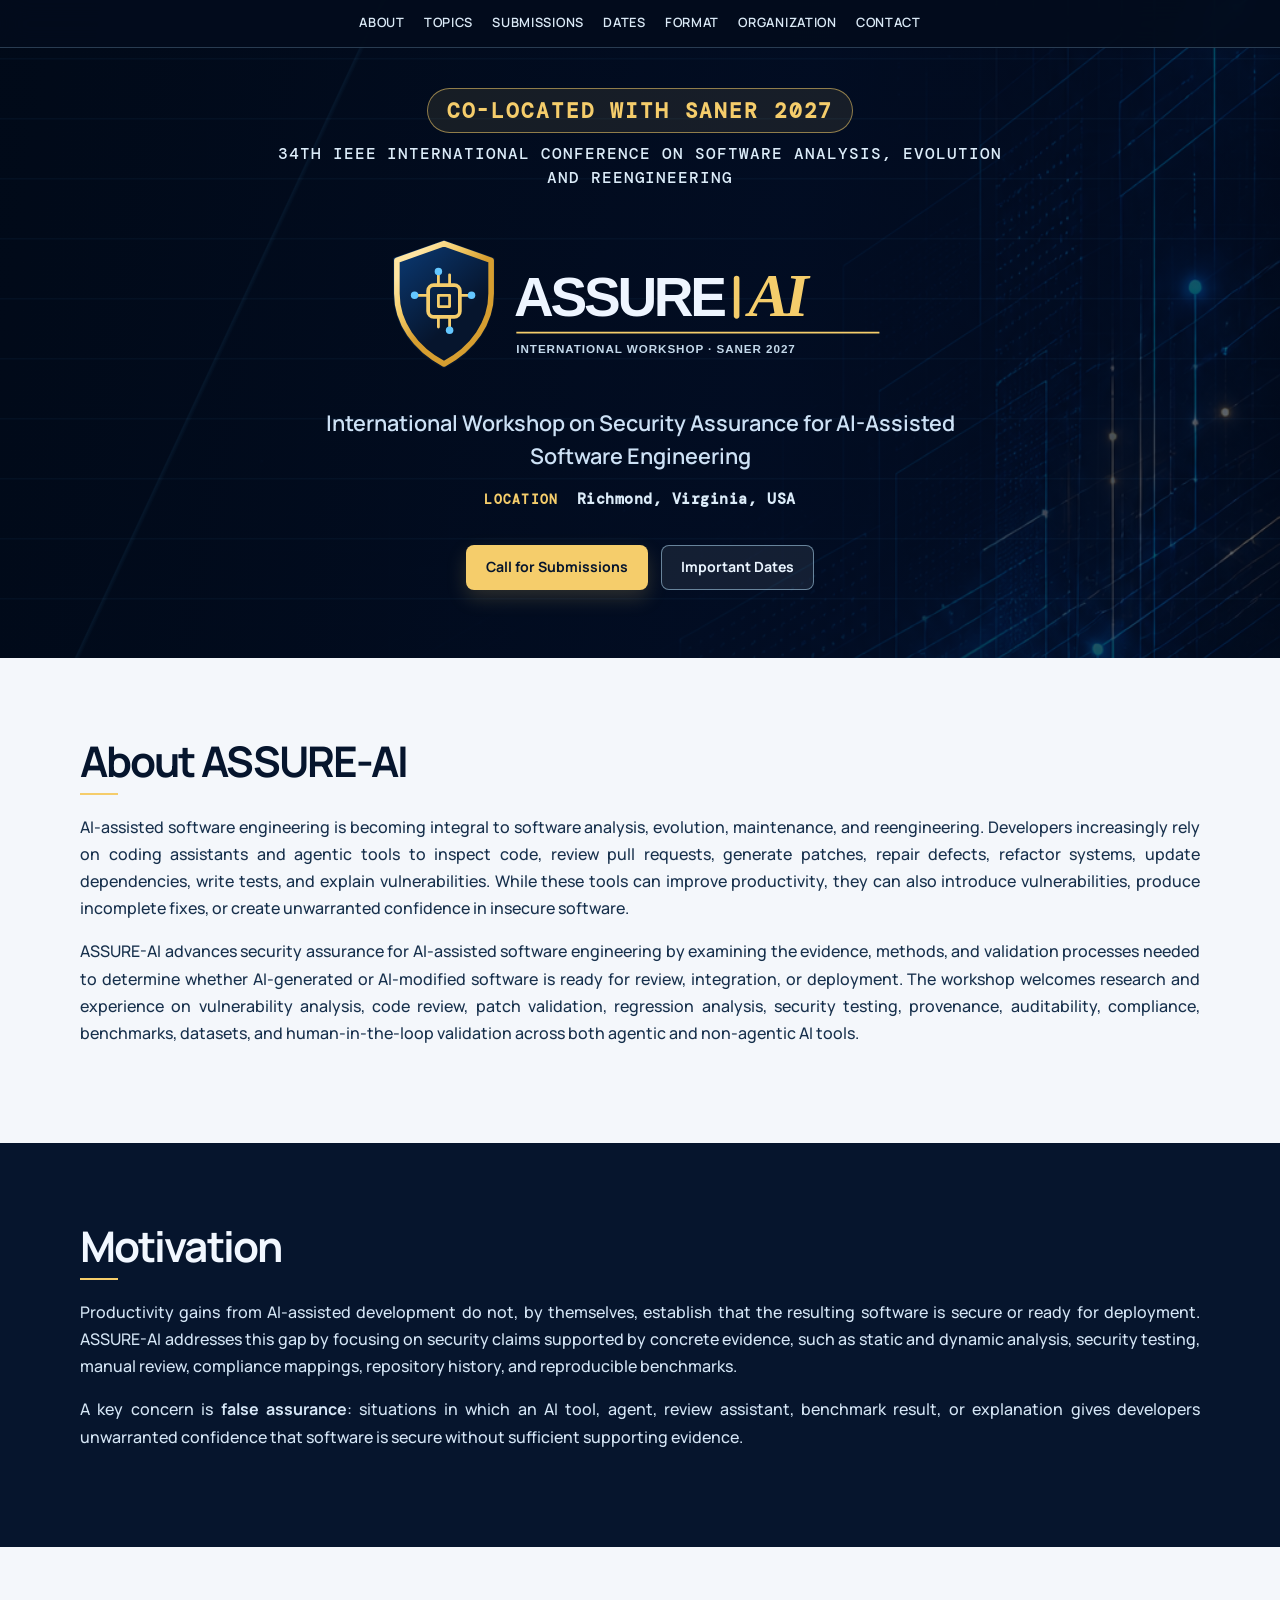
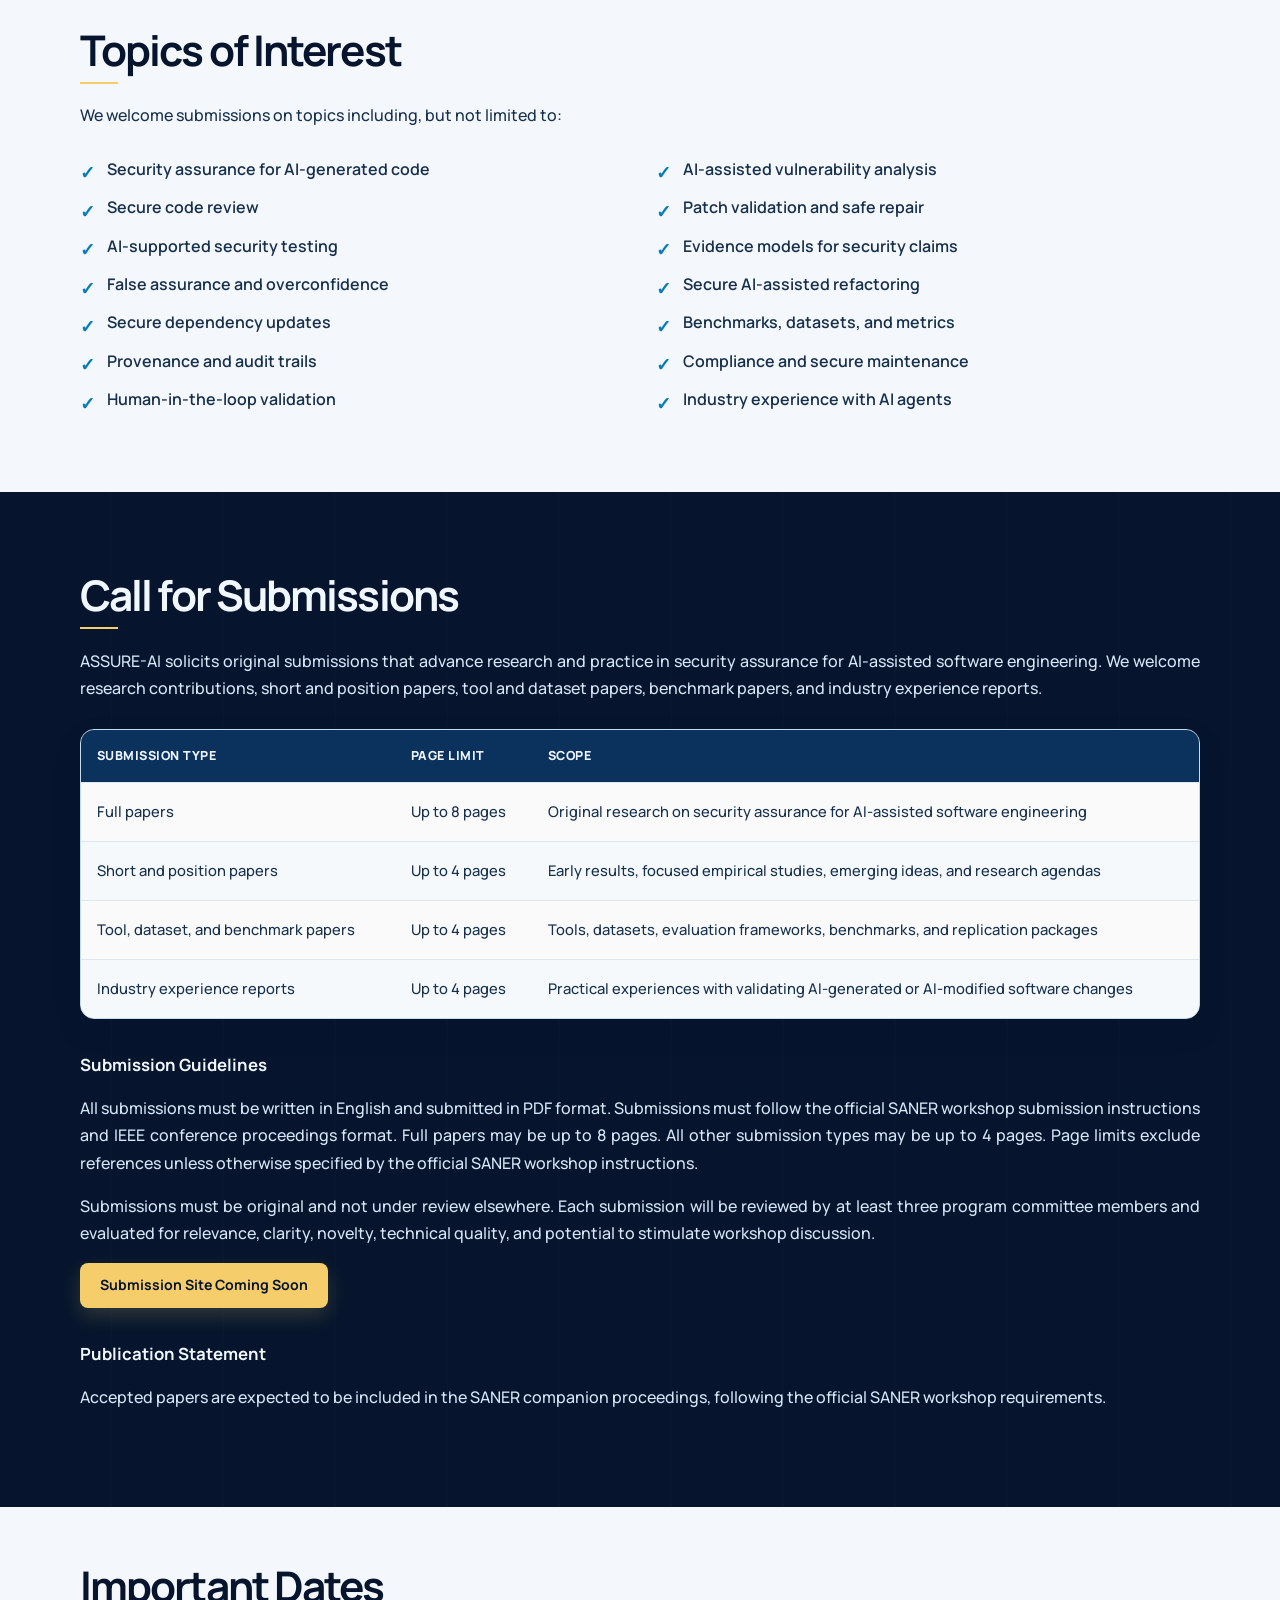
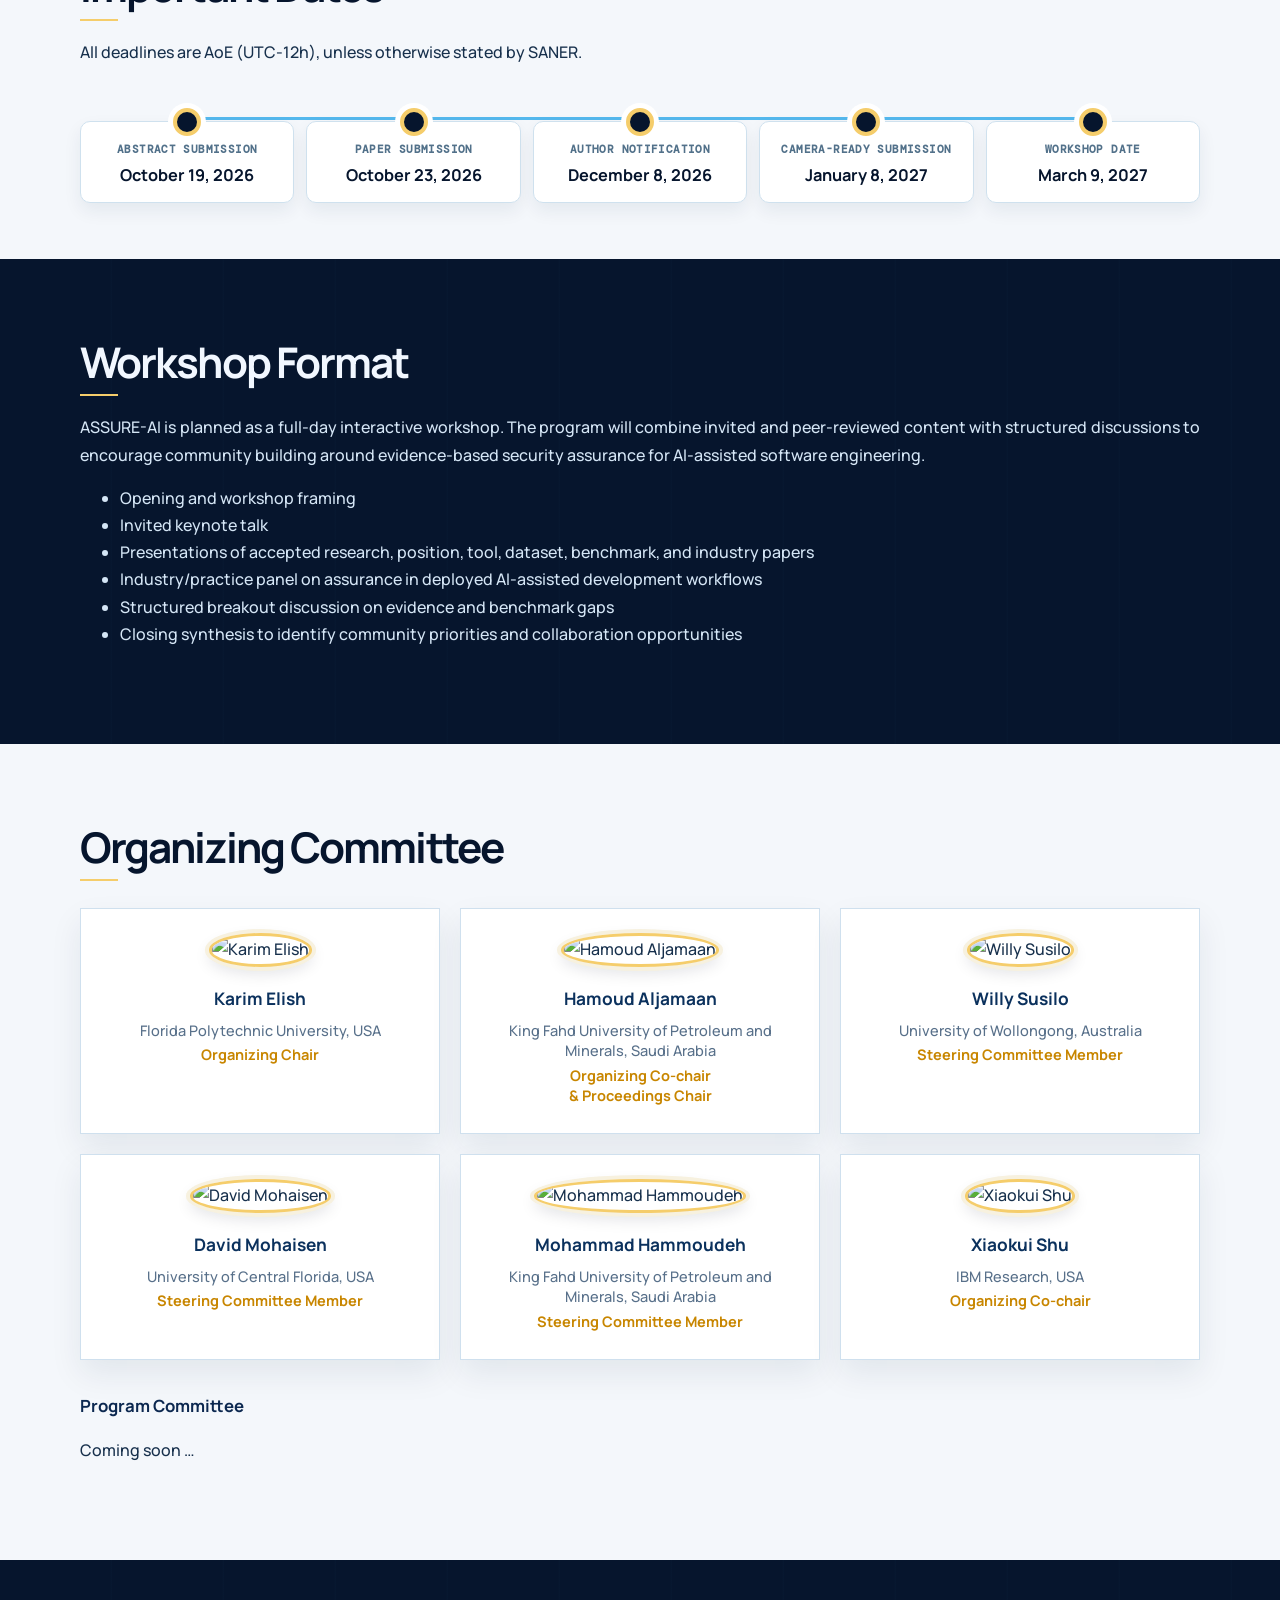
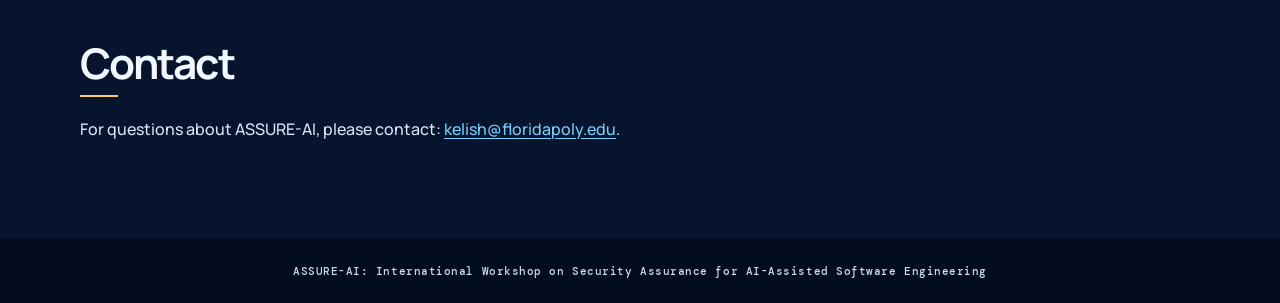
==== index.html @ ddd84955 "Minor updates Co-Authored-By: Claude Opus 5 <noreply@anthropic.com>" ====
<!DOCTYPE html>
<html lang="en">
<head>

  <!-- Google tag (gtag.js) -->
<script async src="https://www.googletagmanager.com/gtag/js?id=G-NM30H0QQ8W"></script>
<script>
  window.dataLayer = window.dataLayer || [];
  function gtag(){dataLayer.push(arguments);}
  gtag('js', new Date());

  gtag('config', 'G-NM30H0QQ8W');
</script>
  
  <meta charset="utf-8" />
  <meta name="viewport" content="width=device-width, initial-scale=1" />
  <title>ASSURE-AI: International Workshop on Security Assurance for AI-Assisted Software Engineering</title>
  <meta name="description" content="ASSURE-AI: Workshop on Security Assurance for AI-Assisted Software Engineering, SANER 2027." />
  <link rel="stylesheet" href="styles.css" />
</head>
<body>
  <header class="hero">
    <nav class="nav" aria-label="Main navigation">
      <a href="#about">About</a>
      <a href="#topics">Topics</a>
      <a href="#submissions">Submissions</a>
      <a href="#dates">Dates</a>
      <a href="#format">Format</a>
      <a href="#organization">Organization</a>
      <a href="#contact">Contact</a>
    </nav>

    <div class="hero-content">
      <p class="eyebrow">
        <span class="colocated">Co-located with SANER 2027</span>
        <span class="eyebrow-separator">&middot;</span>
        <span class="conference-line">34th IEEE International Conference on Software Analysis, Evolution and Reengineering</span>
      </p>
      <h1><img class="hero-logo" src="assets/assure-ai-logo-light.svg" alt="ASSURE-AI" /></h1>
      <p class="lead">
        International Workshop on Security Assurance for AI-Assisted Software Engineering
      </p>
      <p class="hero-location"><span>Location</span> Richmond, Virginia, USA</p>
      <div class="hero-actions">
        <a class="button primary" href="#submissions">Call for Submissions</a>
        <a class="button secondary" href="#dates">Important Dates</a>
      </div>
    </div>
  </header>

  <main>
    <section id="about" class="section">
      <div class="container">
        <div>
          <h2>About ASSURE-AI</h2>
          <p>
            AI-assisted software engineering is becoming integral to software analysis, evolution,
            maintenance, and reengineering. Developers increasingly rely on coding assistants and
            agentic tools to inspect code, review pull requests, generate patches, repair defects,
            refactor systems, update dependencies, write tests, and explain vulnerabilities. While
            these tools can improve productivity, they can also introduce vulnerabilities, produce
            incomplete fixes, or create unwarranted confidence in insecure software.
          </p>
          <p>
            ASSURE-AI advances security assurance for AI-assisted software engineering by examining
            the evidence, methods, and validation processes needed to determine whether AI-generated
            or AI-modified software is ready for review, integration, or deployment. The workshop
            welcomes research and experience on vulnerability analysis, code review, patch
            validation, regression analysis, security testing, provenance, auditability, compliance,
            benchmarks, datasets, and human-in-the-loop validation across both agentic and
            non-agentic AI tools.
          </p>
        </div>
      </div>
    </section>

    <section id="motivation" class="section">
      <div class="container">
        <h2>Motivation</h2>
        <p>
          Productivity gains from AI-assisted development do not, by themselves, establish that
          the resulting software is secure or ready for deployment. ASSURE-AI addresses this
          gap by focusing on security claims supported by concrete evidence, such as static and
          dynamic analysis, security testing, manual review, compliance mappings, repository
          history, and reproducible benchmarks.
        </p>
        <p>
          A key concern is <strong>false assurance</strong>: situations in which an AI tool,
          agent, review assistant, benchmark result, or explanation gives developers unwarranted
          confidence that software is secure without sufficient supporting evidence.
        </p>
      </div>
    </section>
    <section id="topics" class="section">
      <div class="container">
        <h2>Topics of Interest</h2>
        <p>We welcome submissions on topics including, but not limited to:</p>
        <ul class="topic-list">
          <li>Security assurance for AI-generated code</li>
          <li>AI-assisted vulnerability analysis</li>
          <li>Secure code review</li>
          <li>Patch validation and safe repair</li>
          <li>AI-supported security testing</li>
          <li>Evidence models for security claims</li>
          <li>False assurance and overconfidence</li>
          <li>Secure AI-assisted refactoring</li>
          <li>Secure dependency updates</li>
          <li>Benchmarks, datasets, and metrics</li>
          <li>Provenance and audit trails</li>
          <li>Compliance and secure maintenance</li>
          <li>Human-in-the-loop validation</li>
          <li>Industry experience with AI agents</li>
        </ul>
      </div>
    </section>

    <section id="submissions" class="section muted">
      <div class="container">
        <h2>Call for Submissions</h2>
        <p>
          ASSURE-AI solicits original submissions that advance research and practice in security
          assurance for AI-assisted software engineering. We welcome research contributions,
          short and position papers, tool and dataset papers, benchmark papers, and industry
          experience reports.
        </p>

        <div class="table-wrap">
          <table>
            <thead>
              <tr>
                <th>Submission Type</th>
                <th>Page Limit</th>
                <th>Scope</th>
              </tr>
            </thead>
            <tbody>
              <tr>
                <td>Full papers</td>
                <td>Up to 8 pages</td>
                <td>Original research on security assurance for AI-assisted software engineering</td>
              </tr>
              <tr>
                <td>Short and position papers</td>
                <td>Up to 4 pages</td>
                <td>Early results, focused empirical studies, emerging ideas, and research agendas</td>
              </tr>
              <tr>
                <td>Tool, dataset, and benchmark papers</td>
                <td>Up to 4 pages</td>
                <td>Tools, datasets, evaluation frameworks, benchmarks, and replication packages</td>
              </tr>
              <tr>
                <td>Industry experience reports</td>
                <td>Up to 4 pages</td>
                <td>Practical experiences with validating AI-generated or AI-modified software changes</td>
              </tr>
            </tbody>
          </table>
        </div>

        <h3>Submission Guidelines</h3>
        <p>
          All submissions must be written in English and submitted in PDF format. Submissions
          must follow the official SANER workshop submission instructions and IEEE conference
          proceedings format. Full papers may be up to 8 pages. All other submission types may
          be up to 4 pages. Page limits exclude references unless otherwise specified by the
          official SANER workshop instructions.
        </p>
        <p>
          Submissions must be original and not under review elsewhere. Each submission will be
          reviewed by at least three program committee members and evaluated for relevance,
          clarity, novelty, technical quality, and potential to stimulate workshop discussion.
        </p>
        <p>
          <a class="button primary" href="#" aria-disabled="true">Submission Site Coming Soon</a>
        </p>

        <h3>Publication Statement</h3>
        <p>
          Accepted papers are expected to be included in the SANER companion proceedings,
          following the official SANER workshop requirements.
        </p>
      </div>
    </section>

    <section id="dates" class="section">
      <div class="container">
        <h2>Important Dates</h2>
        <p>All deadlines are AoE (UTC-12h), unless otherwise stated by SANER.</p>
        <div class="dates">
          <div><span>Abstract submission</span><strong>October 19, 2026</strong></div>
          <div><span>Paper submission</span><strong>October 23, 2026</strong></div>
          <div><span>Author notification</span><strong>December 8, 2026</strong></div>
          <div><span>Camera-ready submission</span><strong>January 8, 2027</strong></div>
          <div><span>Workshop date</span><strong>March 9, 2027</strong></div>
        </div>
      </div>
    </section>

    <section id="format" class="section muted">
      <div class="container">
        <h2>Workshop Format</h2>
        <p>
          ASSURE-AI is planned as a full-day interactive workshop. The program will combine
          invited and peer-reviewed content with structured discussions to encourage community
          building around evidence-based security assurance for AI-assisted software engineering.
        </p>
        <ul>
          <li>Opening and workshop framing</li>
          <li>Invited keynote talk</li>
          <li>Presentations of accepted research, position, tool, dataset, benchmark, and industry papers</li>
          <li>Industry/practice panel on assurance in deployed AI-assisted development workflows</li>
          <li>Structured breakout discussion on evidence and benchmark gaps</li>
          <li>Closing synthesis to identify community priorities and collaboration opportunities</li>
        </ul>
      </div>
    </section>

    <section id="organization" class="section">
      <div class="container">
        <h2>Organizing Committee</h2>

        <div class="organizer-grid">
          <article class="organizer-card">
            <img src="assets/organizers/karim.png" alt="Karim Elish" class="organizer-photo">
            <h3><a href="https://karim-elish.github.io/" target="_blank" rel="noopener">Karim Elish</a></h3>
            <p>Florida Polytechnic University, USA</p>
            <p><strong>Organizing Chair</strong></p>
          </article>

          <article class="organizer-card">
            <img src="assets/organizers/hamoud.png" alt="Hamoud Aljamaan" class="organizer-photo">
            <h3><a href="http://hjamaan.github.io/" target="_blank" rel="noopener">Hamoud Aljamaan</a></h3>
            <p>King Fahd University of Petroleum and Minerals, Saudi Arabia</p>
            <p><strong>Organizing Co-chair<br>&amp; Proceedings Chair</strong></p>
          </article>

          <article class="organizer-card">
            <img src="assets/organizers/willy.png" alt="Willy Susilo" class="organizer-photo">
            <h3><a href="https://scholar.google.com.au/citations?user=eNOmOvkAAAAJ&hl=en" target="_blank" rel="noopener">Willy Susilo</a></h3>
            <p>University of Wollongong, Australia</p>
            <p><strong>Steering Committee Member</strong></p>
          </article>

          <article class="organizer-card">
            <img src="assets/organizers/david.png" alt="David Mohaisen" class="organizer-photo">
            <h3><a href="https://scholar.google.com/citations?user=q387AywAAAAJ&hl=en" target="_blank" rel="noopener">David Mohaisen</a></h3>
            <p>University of Central Florida, USA</p>
            <p><strong>Steering Committee Member</strong></p>
          </article>

          <article class="organizer-card">
            <img src="assets/organizers/hammoudeh.png" alt="Mohammad Hammoudeh" class="organizer-photo">
            <h3><a href="https://scholar.google.com/citations?user=gy9CfrUAAAAJ&hl=en" target="_blank" rel="noopener">Mohammad Hammoudeh</a></h3>
            <p>King Fahd University of Petroleum and Minerals, Saudi Arabia</p>
            <p><strong>Steering Committee Member</strong></p>
          </article>

          <article class="organizer-card">
            <img src="assets/organizers/xiaokui.png" alt="Xiaokui Shu" class="organizer-photo">
            <h3><a href="https://research.ibm.com/people/xiaokui-shu" target="_blank" rel="noopener">Xiaokui Shu</a></h3>
            <p>IBM Research, USA</p>
            <p><strong>Organizing Co-chair</strong></p>
          </article>
        </div>

        <h3>Program Committee</h3>
        <p>Coming soon &hellip;</p>
      </div>
    </section>

    <section id="contact" class="section muted">
      <div class="container">
        <h2>Contact</h2>
        <p>
          For questions about ASSURE-AI, please contact:
          <a href="mailto:kelish@floridapoly.edu">kelish@floridapoly.edu</a>.
        </p>
      </div>
    </section>
  </main>

  <footer>
    <p>ASSURE-AI: International Workshop on Security Assurance for AI-Assisted Software Engineering</p>
  </footer>

  <script>
    const navLinks = [...document.querySelectorAll('.nav a[href^="#"]')];
    const sections = navLinks
      .map((link) => document.querySelector(link.getAttribute('href')))
      .filter(Boolean);

    function setActiveLink(id) {
      navLinks.forEach((link) => {
        const isActive = link.getAttribute('href') === `#${id}`;
        link.toggleAttribute('aria-current', isActive);
      });
    }

    navLinks.forEach((link) => link.addEventListener('click', () => {
      setActiveLink(link.getAttribute('href').slice(1));
    }));

    function updateActiveLink() {
      const headerOffset = document.querySelector('.nav').offsetHeight + 24;
      const currentSection = sections.reduce((active, section) => (
        section.getBoundingClientRect().top <= headerOffset ? section : active
      ), sections[0]);

      if (currentSection) setActiveLink(currentSection.id);
    }

    window.addEventListener('scroll', updateActiveLink, { passive: true });
    window.addEventListener('resize', updateActiveLink);
    updateActiveLink();
  </script>
</body>
</html>
---- styles.css ----
@import url('https://fonts.googleapis.com/css2?family=DM+Mono:wght@400;500&family=Manrope:wght@500;600;700;800&family=Playfair+Display:ital,wght@0,700;1,700&display=swap');

:root { --ink:#eef5ff; --navy:#06152d; --navy-deep:#030c1d; --blue:#0c2850; --cyan:#29b7ff; --gold:#f5cd6b; --text:#17304c; --muted:#58708a; --paper:#f4f7fb; --card:#fff; --border:#cfe0ee; }
* { box-sizing:border-box; } html { scroll-behavior:smooth; }
body { margin:0; color:var(--text); background:var(--paper); font:500 1rem/1.7 Manrope,Arial,sans-serif; }
a { color:#087cbb; text-underline-offset:.16em; }
.nav { position:fixed; inset:0 0 auto; z-index:1000; display:flex; justify-content:center; flex-wrap:wrap; gap:.3rem 1.2rem; padding:.9rem 1rem; background:rgba(3,12,29,.92); border-bottom:1px solid rgba(156,207,239,.25); backdrop-filter:blur(12px); }
.nav a { color:#dbeaf7; text-decoration:none; font:600 .8rem/1.4 Manrope,Arial,sans-serif; letter-spacing:.055em; text-transform:uppercase; }.nav a:hover,.nav a[aria-current="location"] { color:var(--gold); font-weight:800; }
.hero { position:relative; z-index:1; isolation:isolate; overflow:hidden; min-height:535px; display:flex; flex-direction:column; color:var(--ink); background:var(--navy-deep); }
.hero::before { content:""; position:absolute; inset:0; z-index:-2; background:linear-gradient(100deg,rgba(1,10,25,.98) 3%,rgba(2,13,35,.93) 59%,rgba(2,10,28,.58)),url("flyers/assets/blueprint-backdrop.png") center/cover; }
.hero::after { content:""; position:absolute; inset:0; z-index:-1; opacity:.5; pointer-events:none; background:linear-gradient(115deg,transparent 24%,#4ebeff22 24.1%,transparent 24.4%),repeating-linear-gradient(0deg,transparent 0 58px,#52b6ff16 59px 60px); }
.hero-content { width:min(1000px,90%); margin:auto; padding:5.5rem 0 4.25rem; text-align:center; }
.eyebrow { display:flex; flex-direction:column; align-items:center; gap:.55rem; margin:0 0 1.6rem; color:#bcd7ec; font-family:"DM Mono",monospace; text-transform:uppercase; }.eyebrow-separator { display:none; }.colocated { padding:.5rem 1.15rem; color:var(--gold); border:1px solid rgba(245,205,107,.55); border-radius:999px; background:rgba(245,205,107,.09); font-size:clamp(.95rem,2.4vw,1.3rem); font-weight:700; line-height:1.3; letter-spacing:.09em; }.conference-line { max-width:760px; color:#dcecf9; font-size:clamp(.8rem,1.75vw,1.02rem); font-weight:500; line-height:1.5; letter-spacing:.06em; }
h1 { margin:0; line-height:0; }.hero-logo { width:min(560px,100%); height:auto; }.lead { max-width:700px; margin:1.35rem auto 0; color:#cde1f5; font-size:clamp(1.05rem,2vw,1.35rem); font-weight:600; line-height:1.55; }.hero-location { margin:1rem auto 0; color:#dcecf9; font:600 clamp(.78rem,1.5vw,.92rem)/1.4 "DM Mono",monospace; letter-spacing:.035em; }.hero-location span { margin-right:.55rem; color:var(--gold); font-size:.85em; font-weight:700; letter-spacing:.1em; text-transform:uppercase; }
.hero-actions { display:flex; justify-content:center; gap:.8rem; flex-wrap:wrap; margin-top:2.25rem; }.button { display:inline-block; padding:.8rem 1.2rem; border:1px solid transparent; border-radius:8px; font:700 .88rem/1.2 Manrope,Arial,sans-serif; letter-spacing:0; text-decoration:none; transition:transform .18s ease,background-color .18s ease,border-color .18s ease; }.button:hover { transform:translateY(-2px); }.button.primary { color:var(--navy); background:var(--gold); box-shadow:0 8px 20px rgba(245,205,107,.18); }.button.primary:hover { background:#ffdc88; }.button.secondary { color:#eaf5ff; background:rgba(235,247,255,.08); border-color:rgba(174,215,241,.55); }.button.secondary:hover { color:var(--gold); background:rgba(235,247,255,.16); border-color:var(--gold); }
.section { position:relative; padding:5rem 0; } .section p { text-align:justify; } section { scroll-margin-top:70px; }.section.muted { color:#d5e6f6; background:var(--navy); }.section.muted::before { content:""; position:absolute; inset:0; opacity:.32; pointer-events:none; background:repeating-linear-gradient(90deg,transparent 0 110px,#55b8fb0b 111px 112px); }.container { position:relative; width:min(1120px,90%); margin:0 auto; }.two-column { display:grid; grid-template-columns:minmax(0,1fr) 350px; gap:3rem; align-items:start; }
#motivation { color:#d5e6f6; background:var(--navy); } #motivation h2 { color:#f1f7ff; }
h2 { margin:0 0 1.15rem; color:var(--navy); font-size:clamp(1.9rem,3.3vw,2.65rem); line-height:1.12; letter-spacing:-.045em; } h2::after { content:""; display:block; width:38px; height:2px; margin-top:.5rem; background:var(--gold); }.muted h2,.muted h3 { color:#f1f7ff; } h3 { margin:2rem 0 .75rem; color:var(--blue); font-size:1.05rem; }.muted a { color:#77d0ff; }
.card,.topic,.organizer-card { background:var(--card); border:1px solid var(--border); box-shadow:0 14px 30px rgba(8,39,69,.08); }.card { padding:1.6rem; border-top:3px solid var(--cyan); }.card h3 { margin-top:0; }.plain { margin:0; padding:0; list-style:none; }.plain li { margin:.7rem 0; }.plain li::before { content:"✦"; margin-right:.55rem; color:var(--cyan); font-size:.75em; }
.topic-list { display:grid; grid-template-columns:repeat(2,minmax(0,1fr)); gap:.85rem 2rem; margin:1.7rem 0 0; padding:0; list-style:none; }.topic-list li { position:relative; padding-left:1.7rem; font-weight:600; line-height:1.55; }.topic-list li::before { content:"✓"; position:absolute; top:.1rem; left:0; color:#087cbb; font-size:1.15rem; font-weight:800; }
.table-wrap { overflow-x:auto; margin:1.7rem 0; border:1px solid #c4ddeb; border-radius:14px; box-shadow:0 12px 28px rgba(4,20,43,.12); } table { width:100%; border-collapse:separate; border-spacing:0; color:var(--text); background:rgba(255,255,255,.98); } th,td { padding:1.1rem 1rem; color:var(--text); text-align:left; border-bottom:1px solid #dbe8f2; vertical-align:top; } th { color:var(--ink); background:#0b315d; font:800 .78rem/1.3 Manrope,Arial,sans-serif; letter-spacing:.04em; text-transform:uppercase; } td { font-size:.92rem; font-weight:500; line-height:1.55; } tbody tr:nth-child(even) td { background:#f5f9fc; } tbody tr:hover td { background:#ebf6fd; } tr:last-child td { border-bottom:0; }
#dates { padding:3.5rem 0; }.dates { position:relative; display:grid; grid-template-columns:repeat(5,minmax(0,1fr)); gap:.75rem; margin-top:1.8rem; padding-top:1.6rem; }.dates::before { content:""; position:absolute; top:1.38rem; right:10%; left:10%; height:3px; background:#54b8ed; }.dates div { position:relative; z-index:1; padding:1.25rem .8rem 1rem; color:var(--text); background:#fff; border:1px solid #cfe1ee; border-radius:10px; box-shadow:0 8px 18px rgba(13,45,77,.07); text-align:center; }.dates div::before { content:""; position:absolute; top:-.85rem; left:50%; width:20px; height:20px; border:4px solid var(--gold); border-radius:50%; background:var(--navy); box-shadow:0 0 0 5px #fff; transform:translateX(-50%); }.dates span { display:block; color:#52718a; font:700 .69rem/1.35 "DM Mono",monospace; letter-spacing:.035em; text-transform:uppercase; }.dates strong { display:block; margin-top:.5rem; color:var(--navy); font:700 1.02rem/1.3 Manrope,Arial,sans-serif; }
.people { display:grid; grid-template-columns:repeat(3,minmax(0,1fr)); gap:1rem; margin:1.5rem 0 2rem; }.people article { padding:1.1rem; }.people h3 { margin:0 0 .4rem; }.people p,.small { color:var(--muted); }.people p { margin:0; }.organizer-grid { display:grid; grid-template-columns:repeat(3,minmax(0,1fr)); gap:1.25rem; margin:1.7rem 0 2rem; }.organizer-card { padding:1.5rem 1rem; text-align:center; }.organizer-photo { width:126px; height:126px; margin-bottom:.8rem; object-fit:cover; border:3px solid var(--gold); border-radius:50%; box-shadow:0 0 0 4px #f7f1df, 0 6px 16px rgba(4,20,43,.12); }.organizer-card h3 { margin:.3rem 0 .4rem; font-size:1.08rem; }.organizer-card h3 a { color:#0b315d; text-decoration:none; }.organizer-card h3 a:hover { color:#b47500; }.organizer-card p { margin:.25rem 0; color:var(--muted); font-size:.91rem; line-height:1.4; text-align:center; }.organizer-card strong { color:#c88600; }
footer { padding:1.5rem; color:#c8ddec; background:var(--navy-deep); text-align:center; font:500 .68rem/1.5 "DM Mono",monospace; letter-spacing:.05em; } footer p { margin:0; }
@media (max-width:900px) { .two-column,.people,.organizer-grid,.topic-list { grid-template-columns:1fr; } #dates .dates { grid-template-columns:repeat(2,minmax(0,1fr)); } #dates .dates::before { display:none; } #dates .dates div { padding:1rem 1rem 1rem 3rem; text-align:left; } #dates .dates div::before { top:50%; left:.9rem; transform:translateY(-50%); }.hero { min-height:520px; }.hero-content { padding:5.5rem 0 4rem; } }
@media (max-width:600px) { .nav { gap:.4rem .85rem; padding:.75rem .6rem; }.nav a { font-size:.7rem; }.eyebrow { font-size:.62rem; }.eyebrow-separator { display:none; }.eyebrow span { width:100%; }.section { padding:3.75rem 0; } #dates .dates { grid-template-columns:1fr; } }
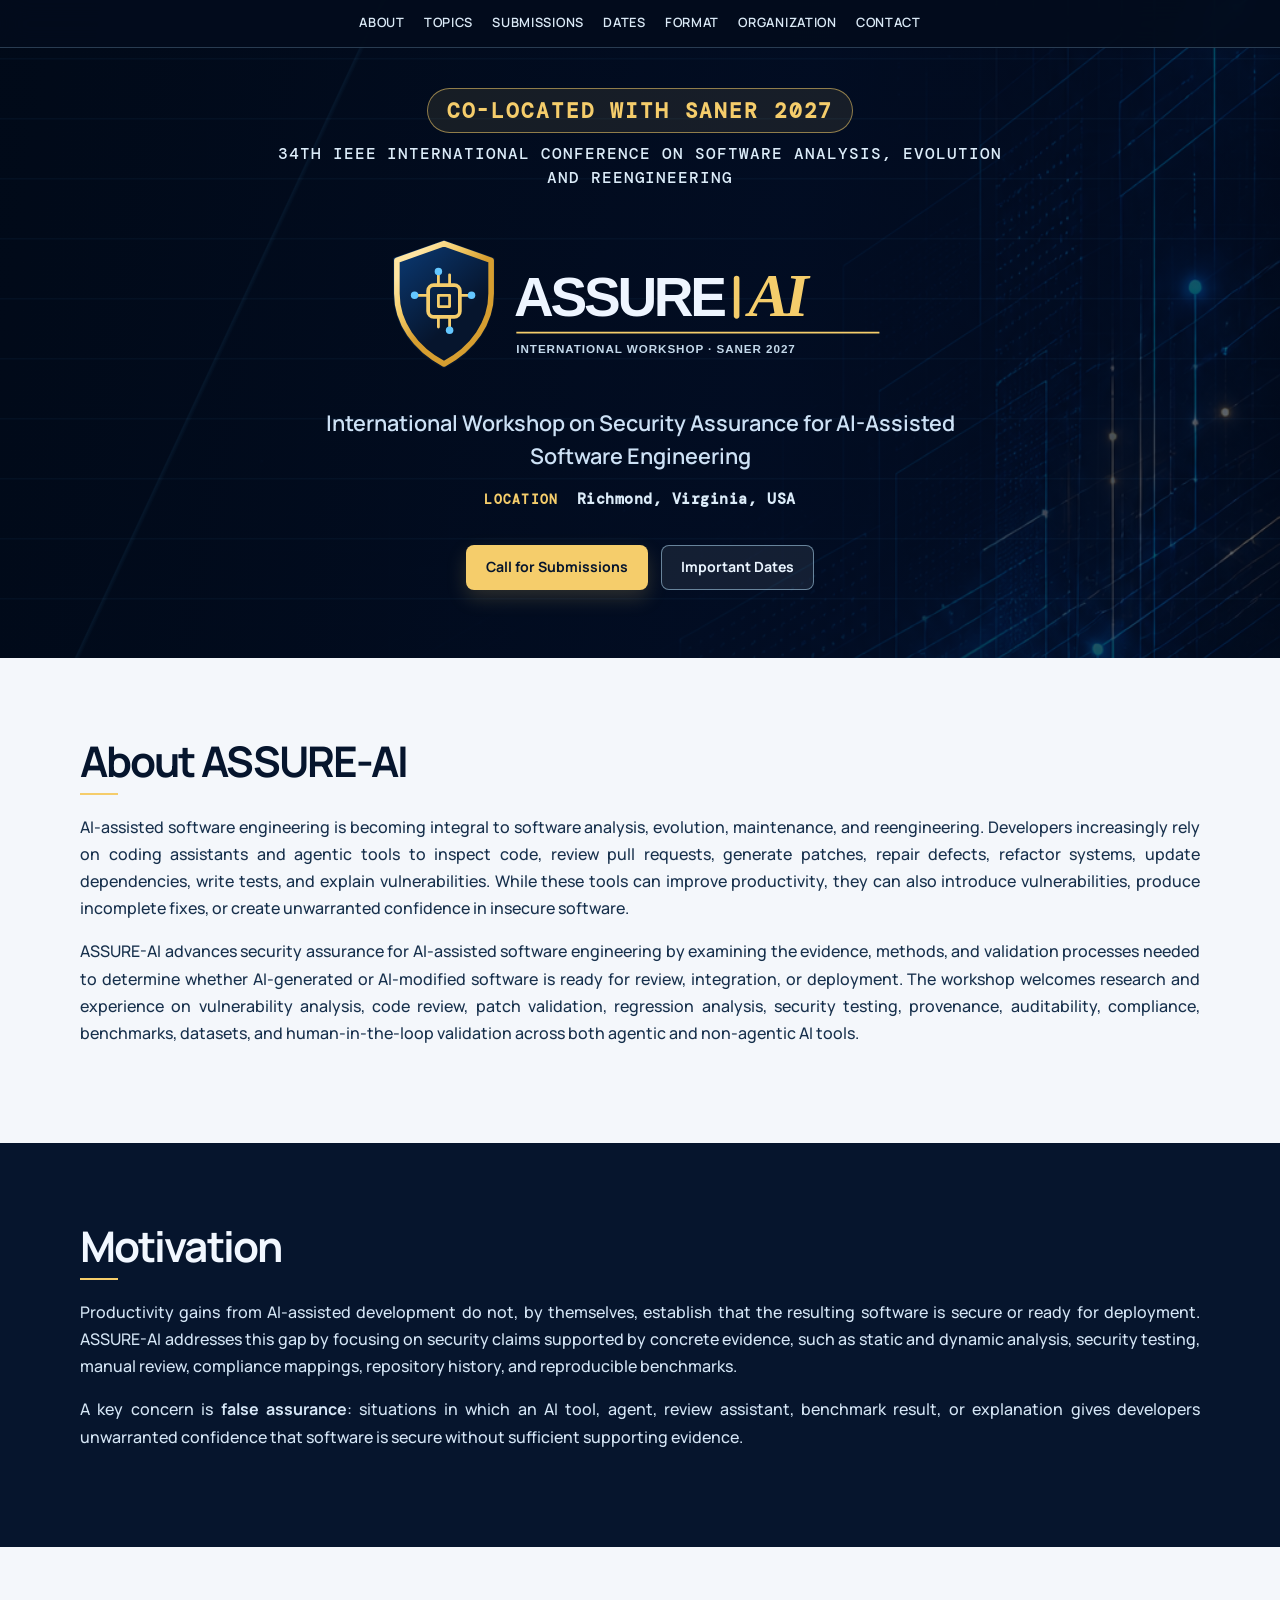
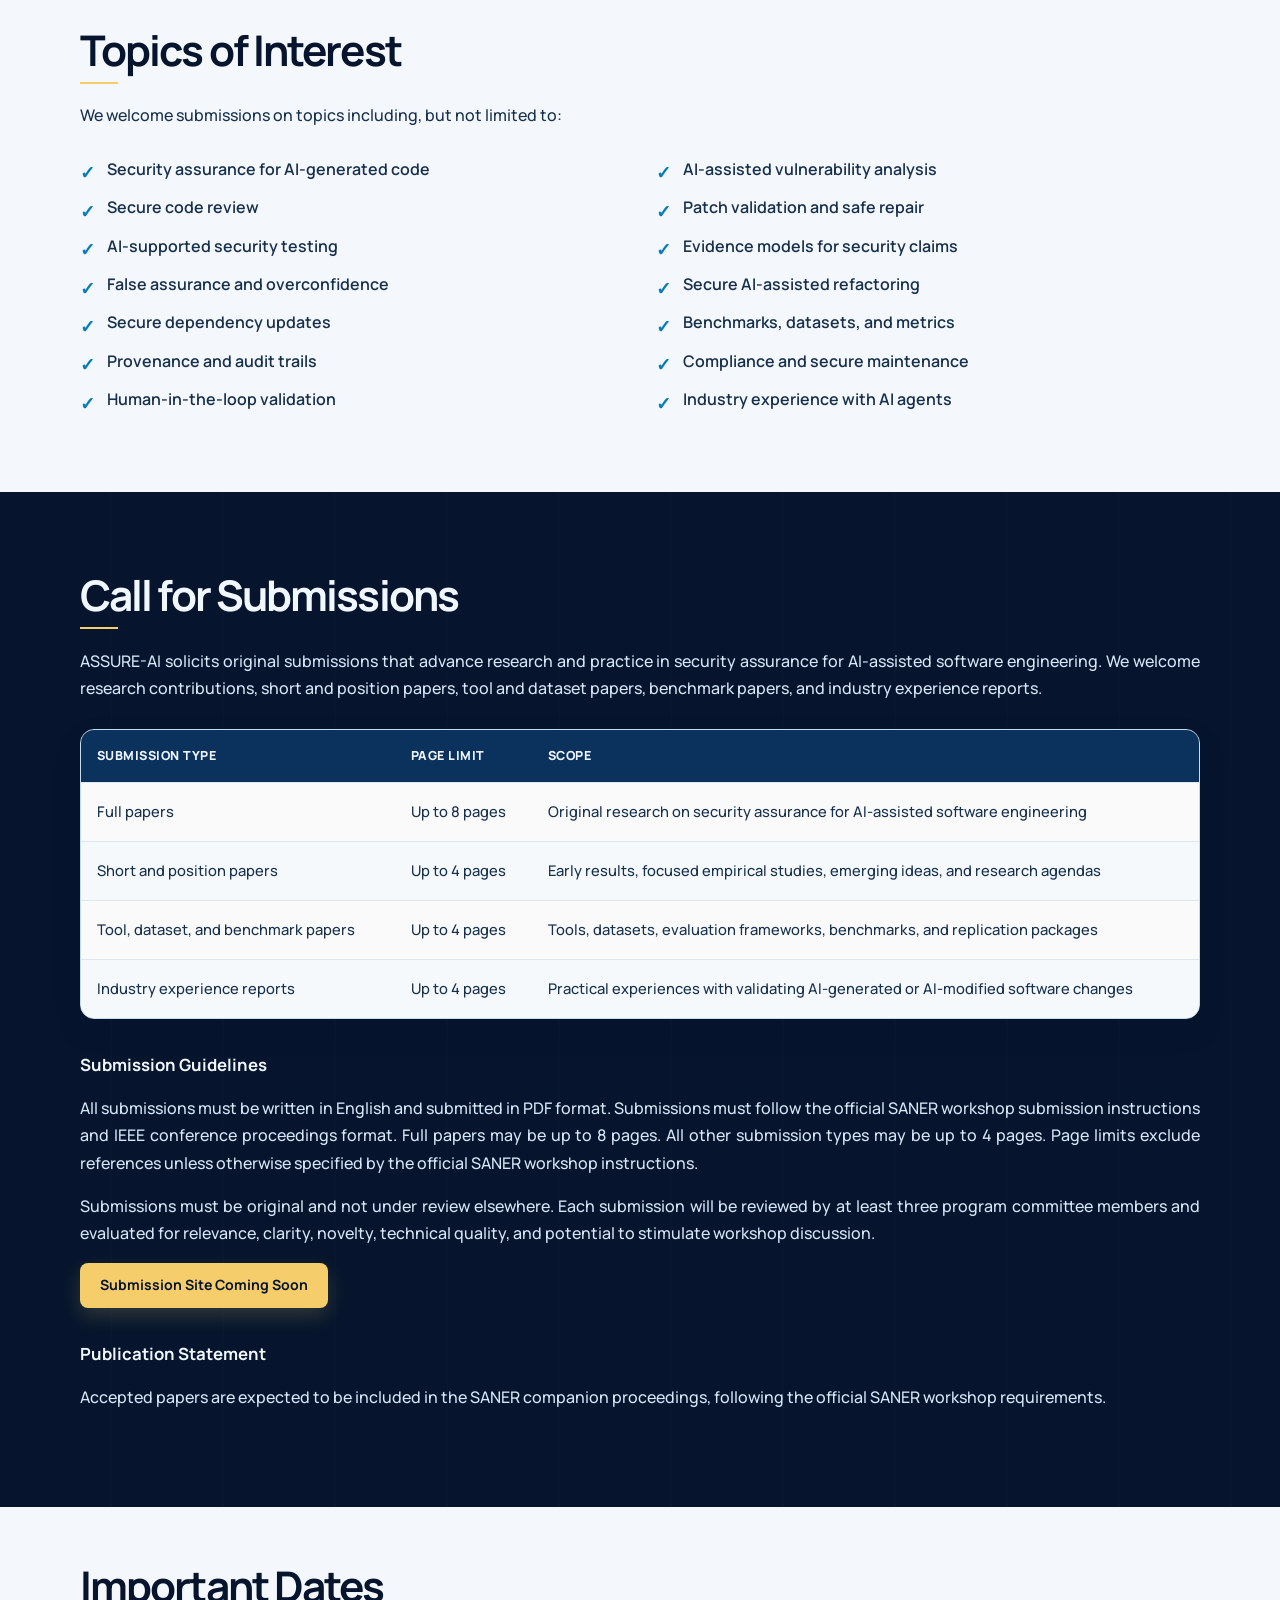
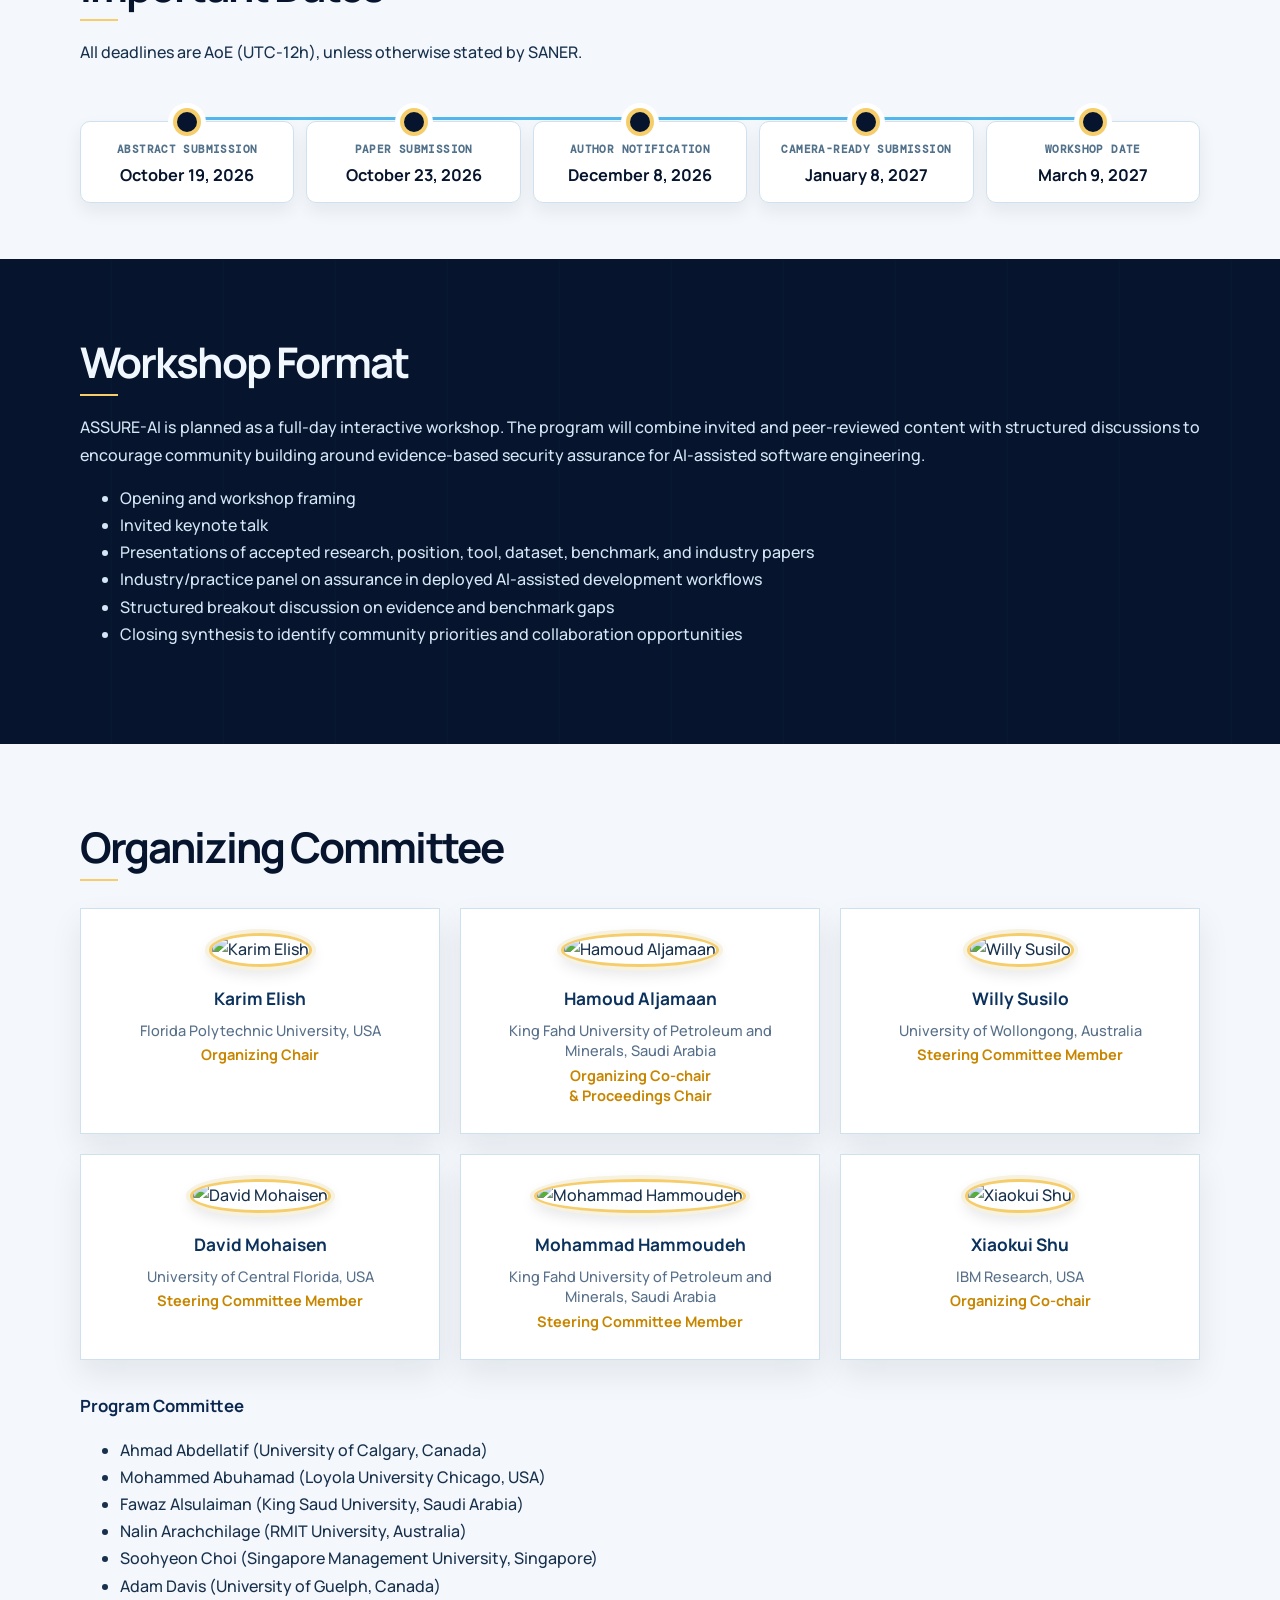
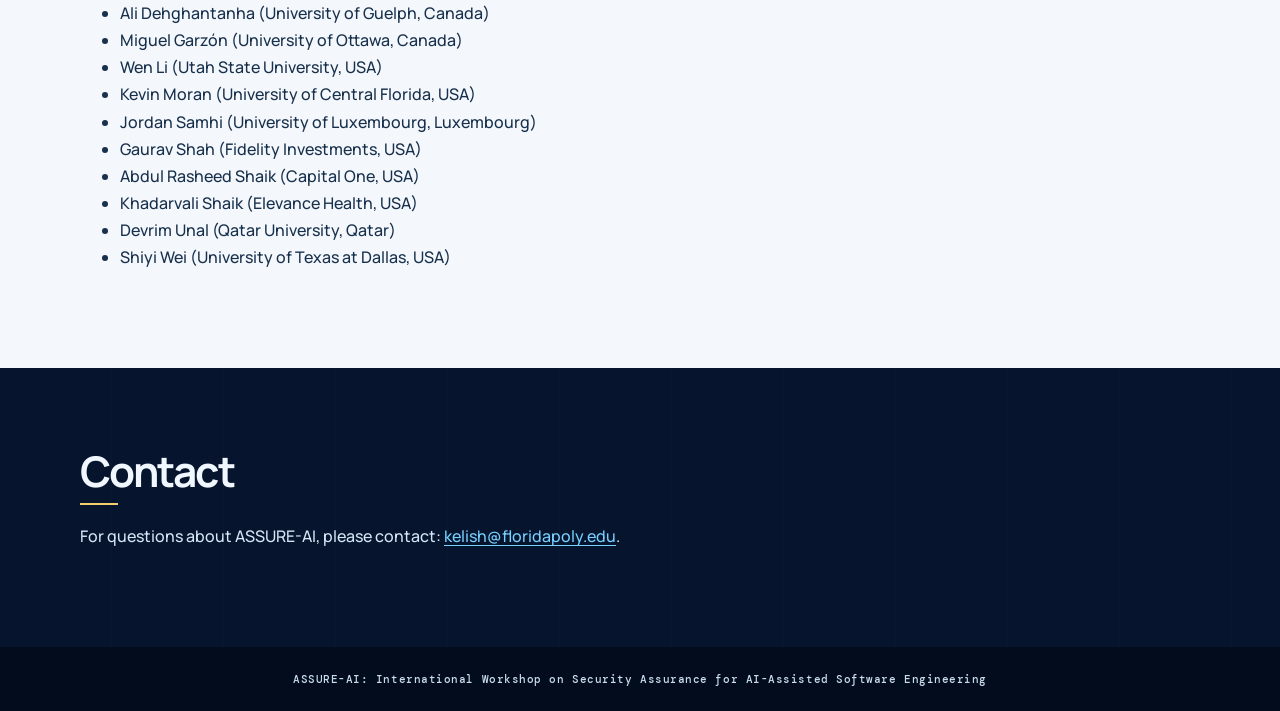
==== commit 36cee224: "Update index.html" ====
--- a/index.html
+++ b/index.html
@@ -266,7 +266,24 @@
         </div>
 
         <h3>Program Committee</h3>
-        <p>Coming soon &hellip;</p>
+        <ul>
+          <li>Ahmad Abdellatif (University of Calgary, Canada)</li>
+          <li>Mohammed Abuhamad (Loyola University Chicago, USA)</li>
+          <li>Fawaz Alsulaiman (King Saud University, Saudi Arabia)</li>
+          <li>Nalin Arachchilage (RMIT University, Australia)</li>
+          <li>Soohyeon Choi (Singapore Management University, Singapore)</li>
+          <li>Adam Davis (University of Guelph, Canada)</li>
+          <li>Ali Dehghantanha (University of Guelph, Canada)</li>
+          <li>Miguel Garzón (University of Ottawa, Canada)</li>
+          <li>Wen Li (Utah State University, USA)</li>
+          <li>Kevin Moran (University of Central Florida, USA)</li>
+          <li>Jordan Samhi (University of Luxembourg, Luxembourg)</li>
+          <li>Gaurav Shah (Fidelity Investments, USA)</li>
+          <li>Abdul Rasheed Shaik (Capital One, USA)</li>
+          <li>Khadarvali Shaik (Elevance Health, USA)</li>
+          <li>Devrim Unal (Qatar University, Qatar)</li>
+          <li>Shiyi Wei (University of Texas at Dallas, USA)</li>
+        </ul>
       </div>
     </section>
 
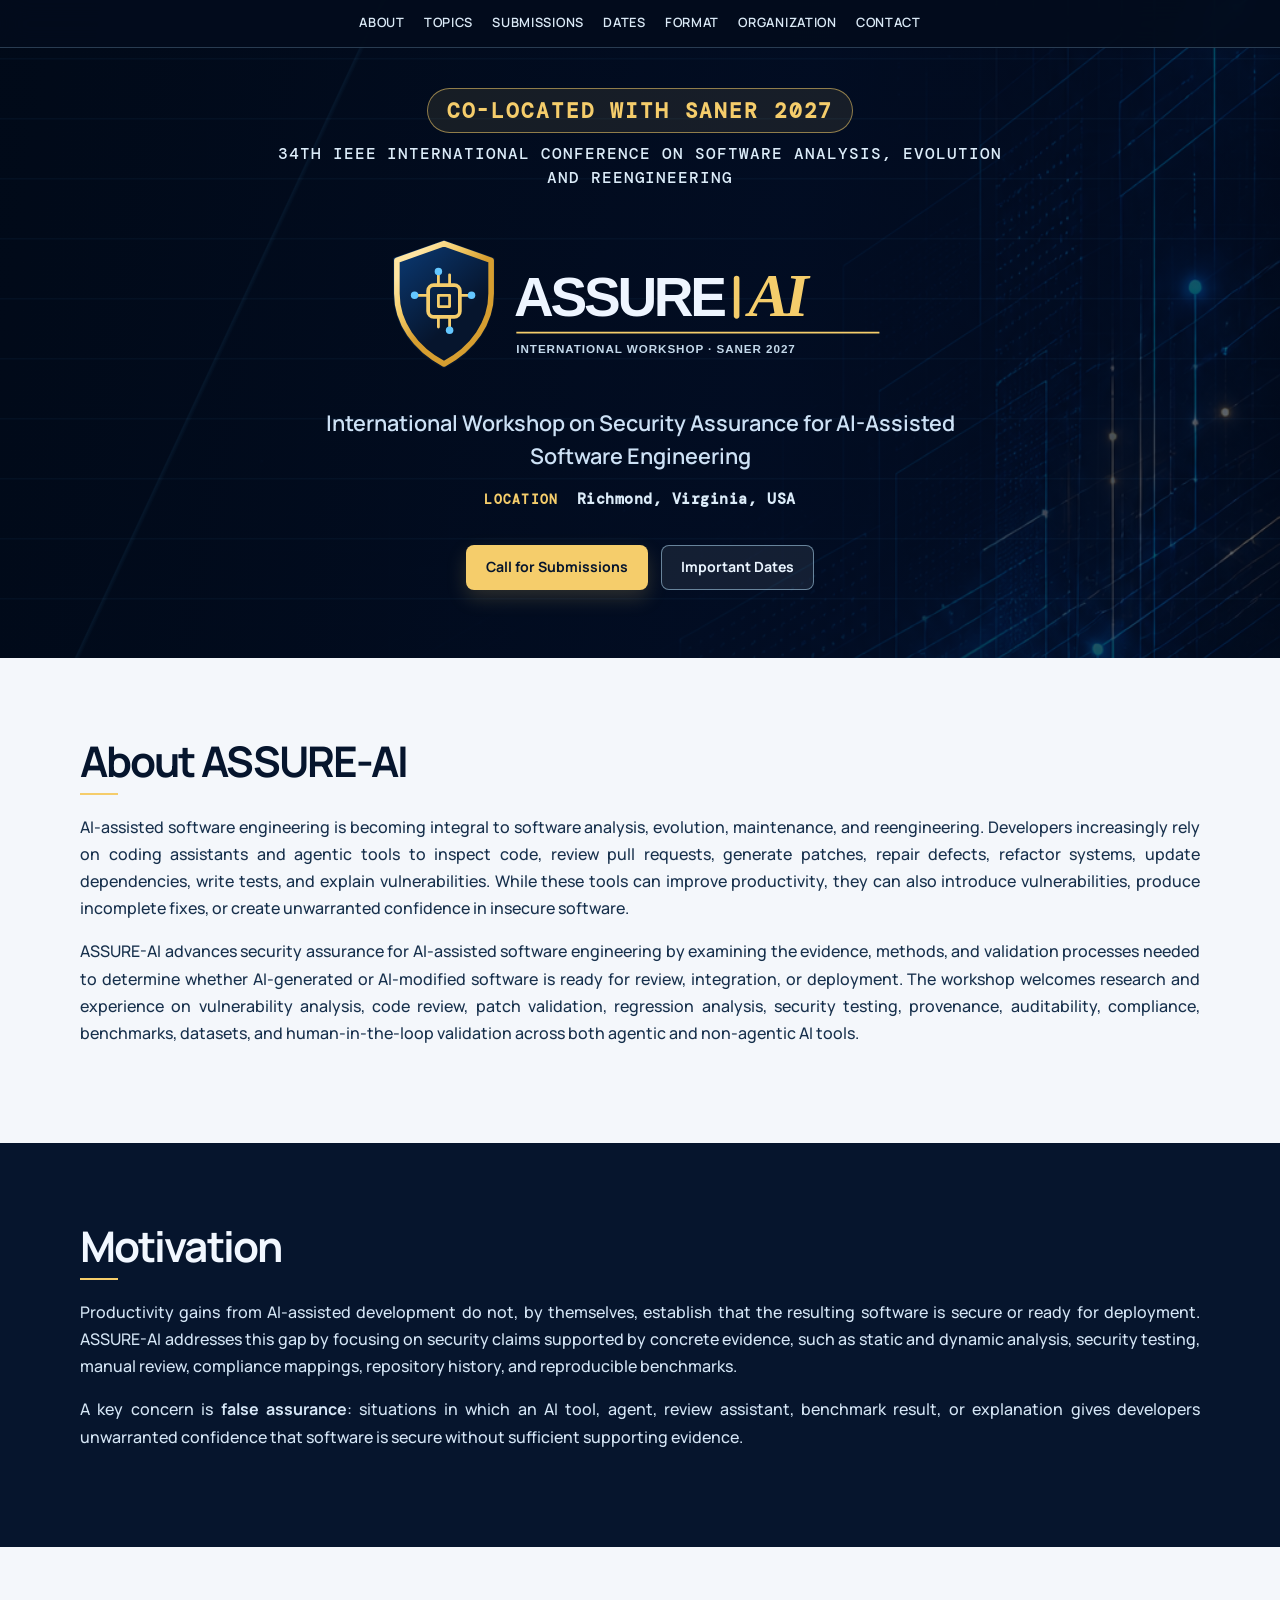
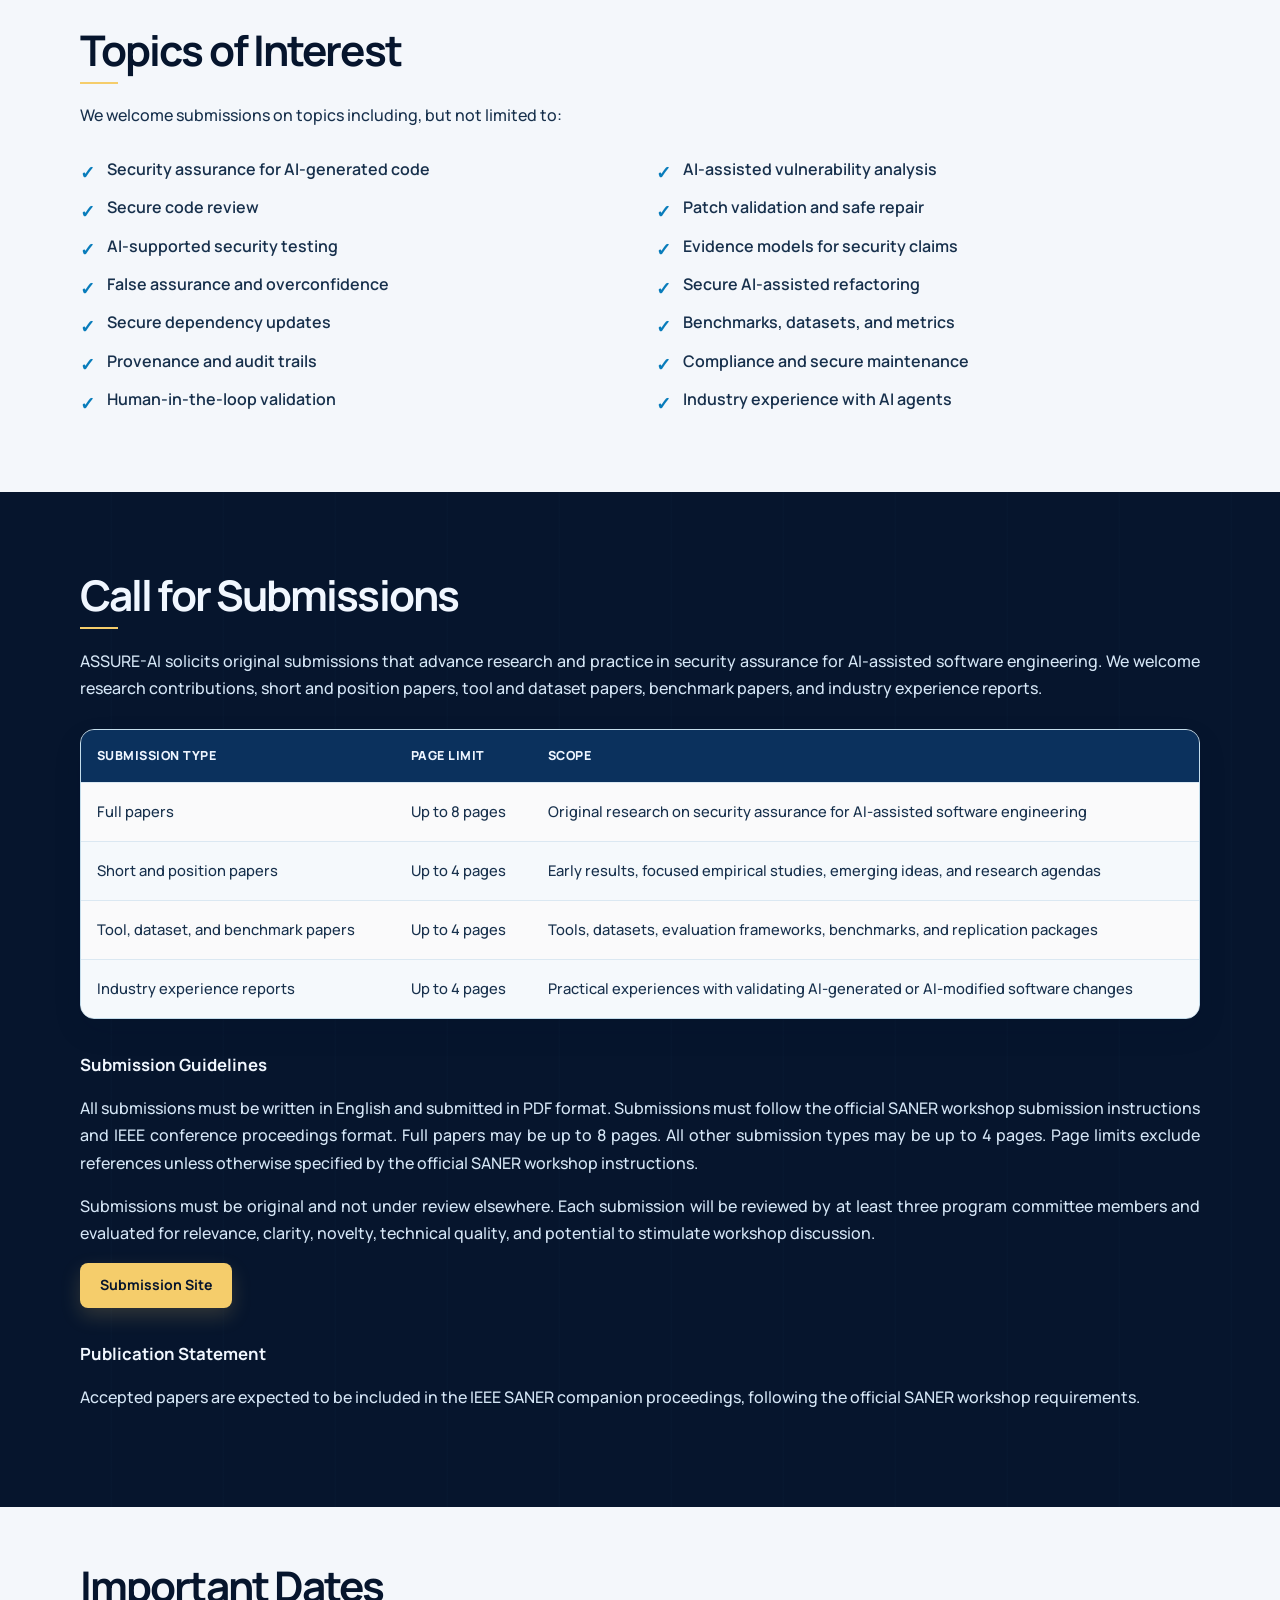
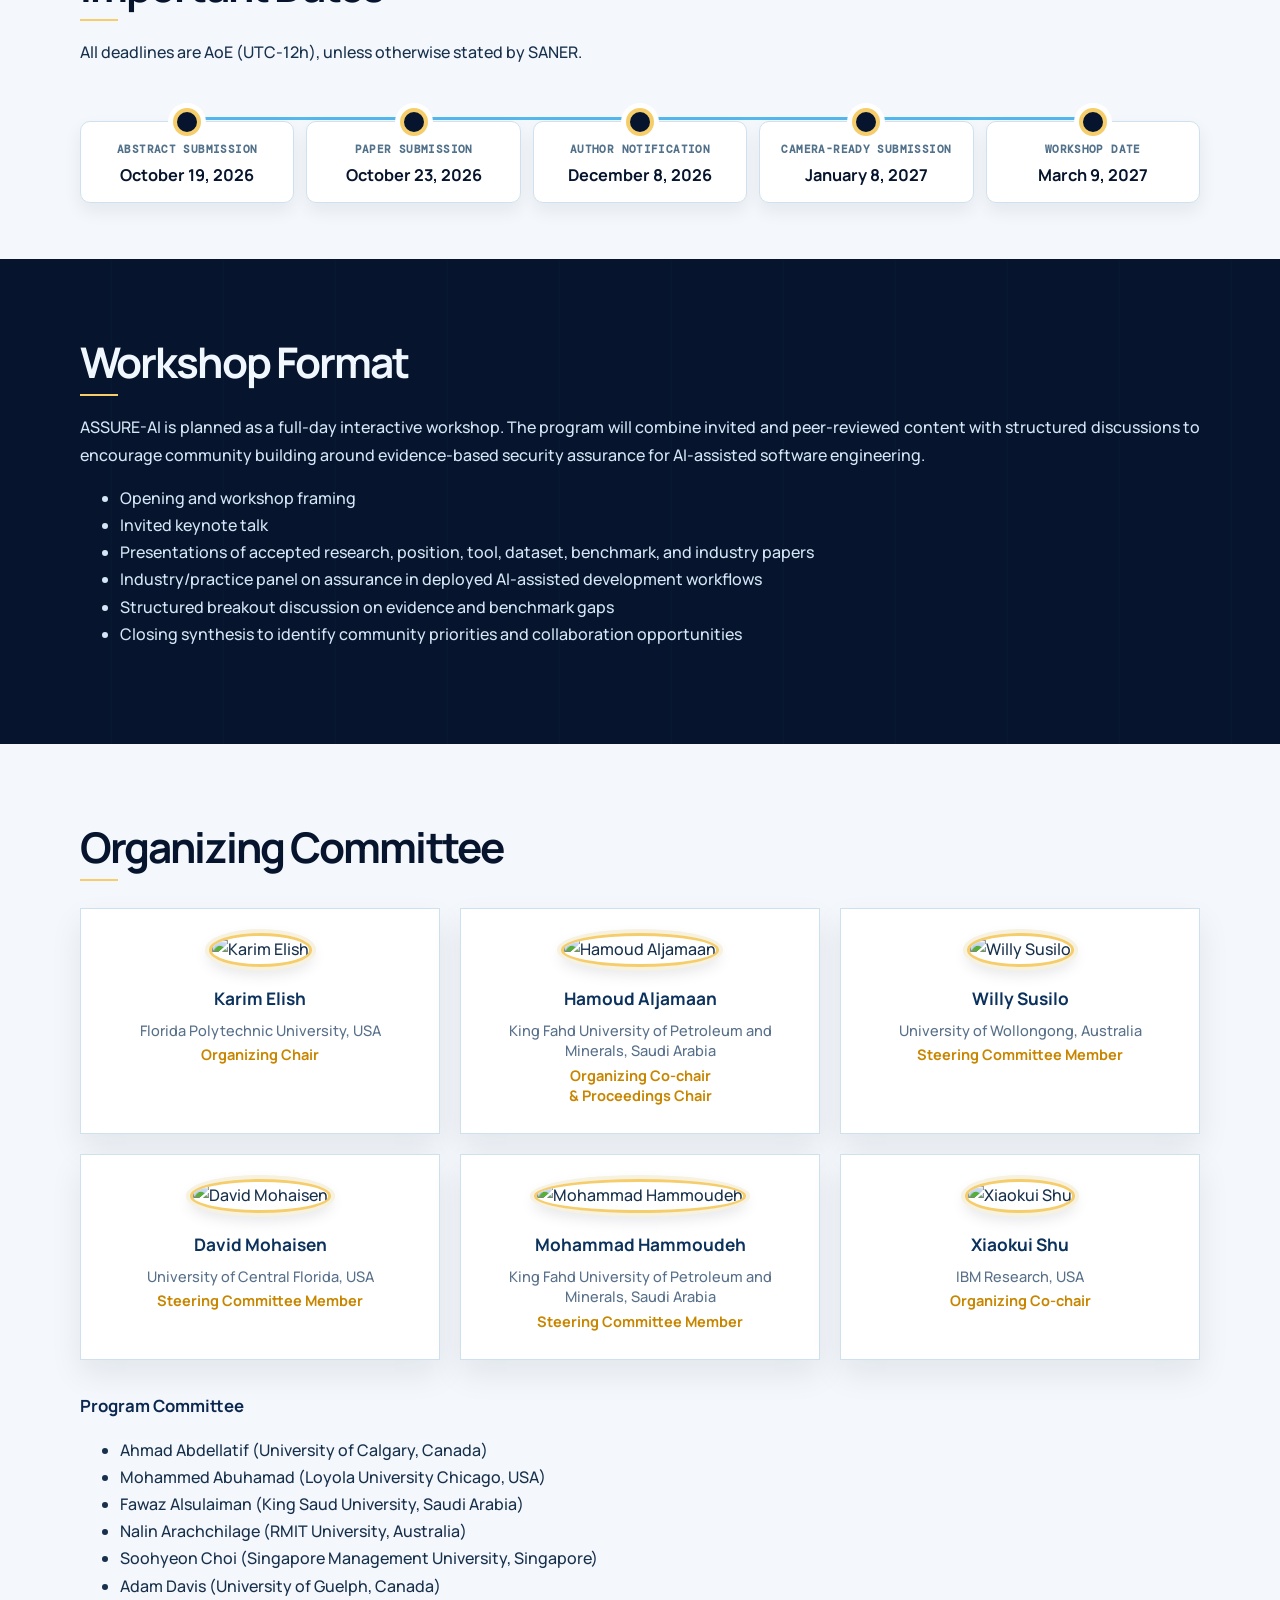
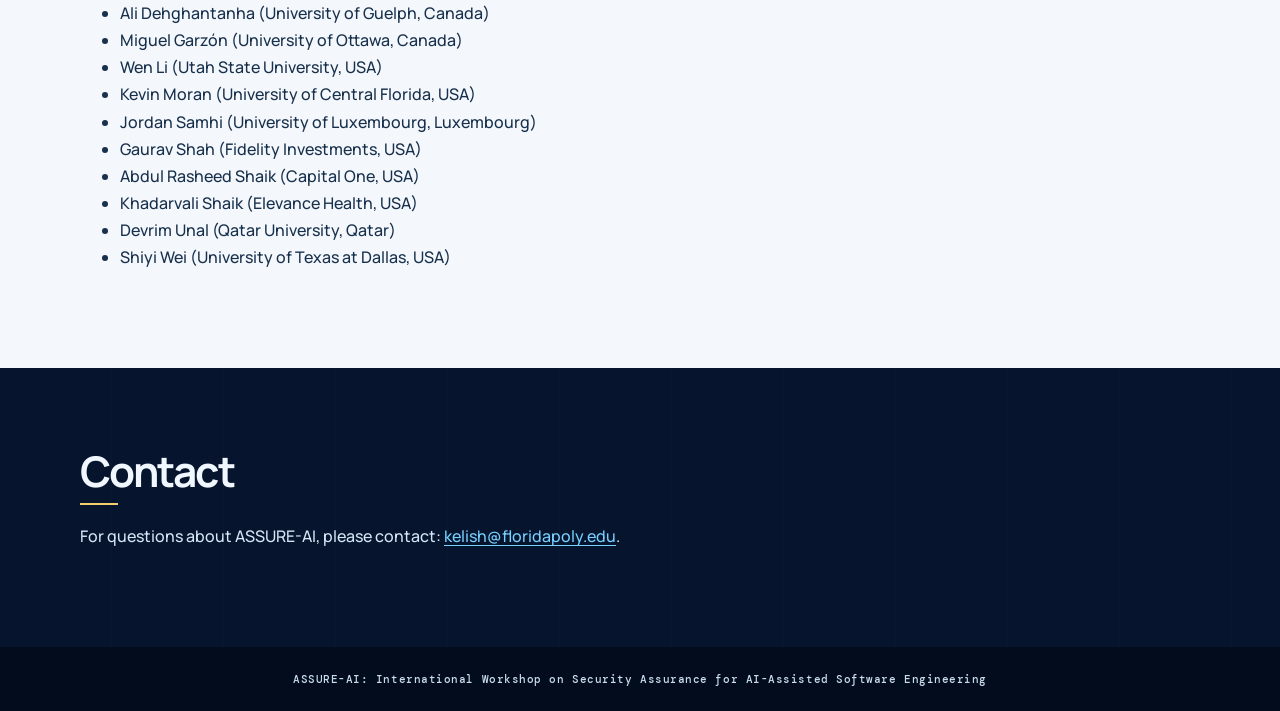
==== commit 0a88040b: "Update index.html" ====
--- a/index.html
+++ b/index.html
@@ -173,12 +173,12 @@
           clarity, novelty, technical quality, and potential to stimulate workshop discussion.
         </p>
         <p>
-          <a class="button primary" href="#" aria-disabled="true">Submission Site Coming Soon</a>
+          <a class="button primary" href="https://easychair.org/account/signin?l=7393750689497768953.1789919792.e4f6bcfd" aria-disabled="true">Submission Site</a>
         </p>
 
         <h3>Publication Statement</h3>
         <p>
-          Accepted papers are expected to be included in the SANER companion proceedings,
+          Accepted papers are expected to be included in the IEEE SANER companion proceedings,
           following the official SANER workshop requirements.
         </p>
       </div>
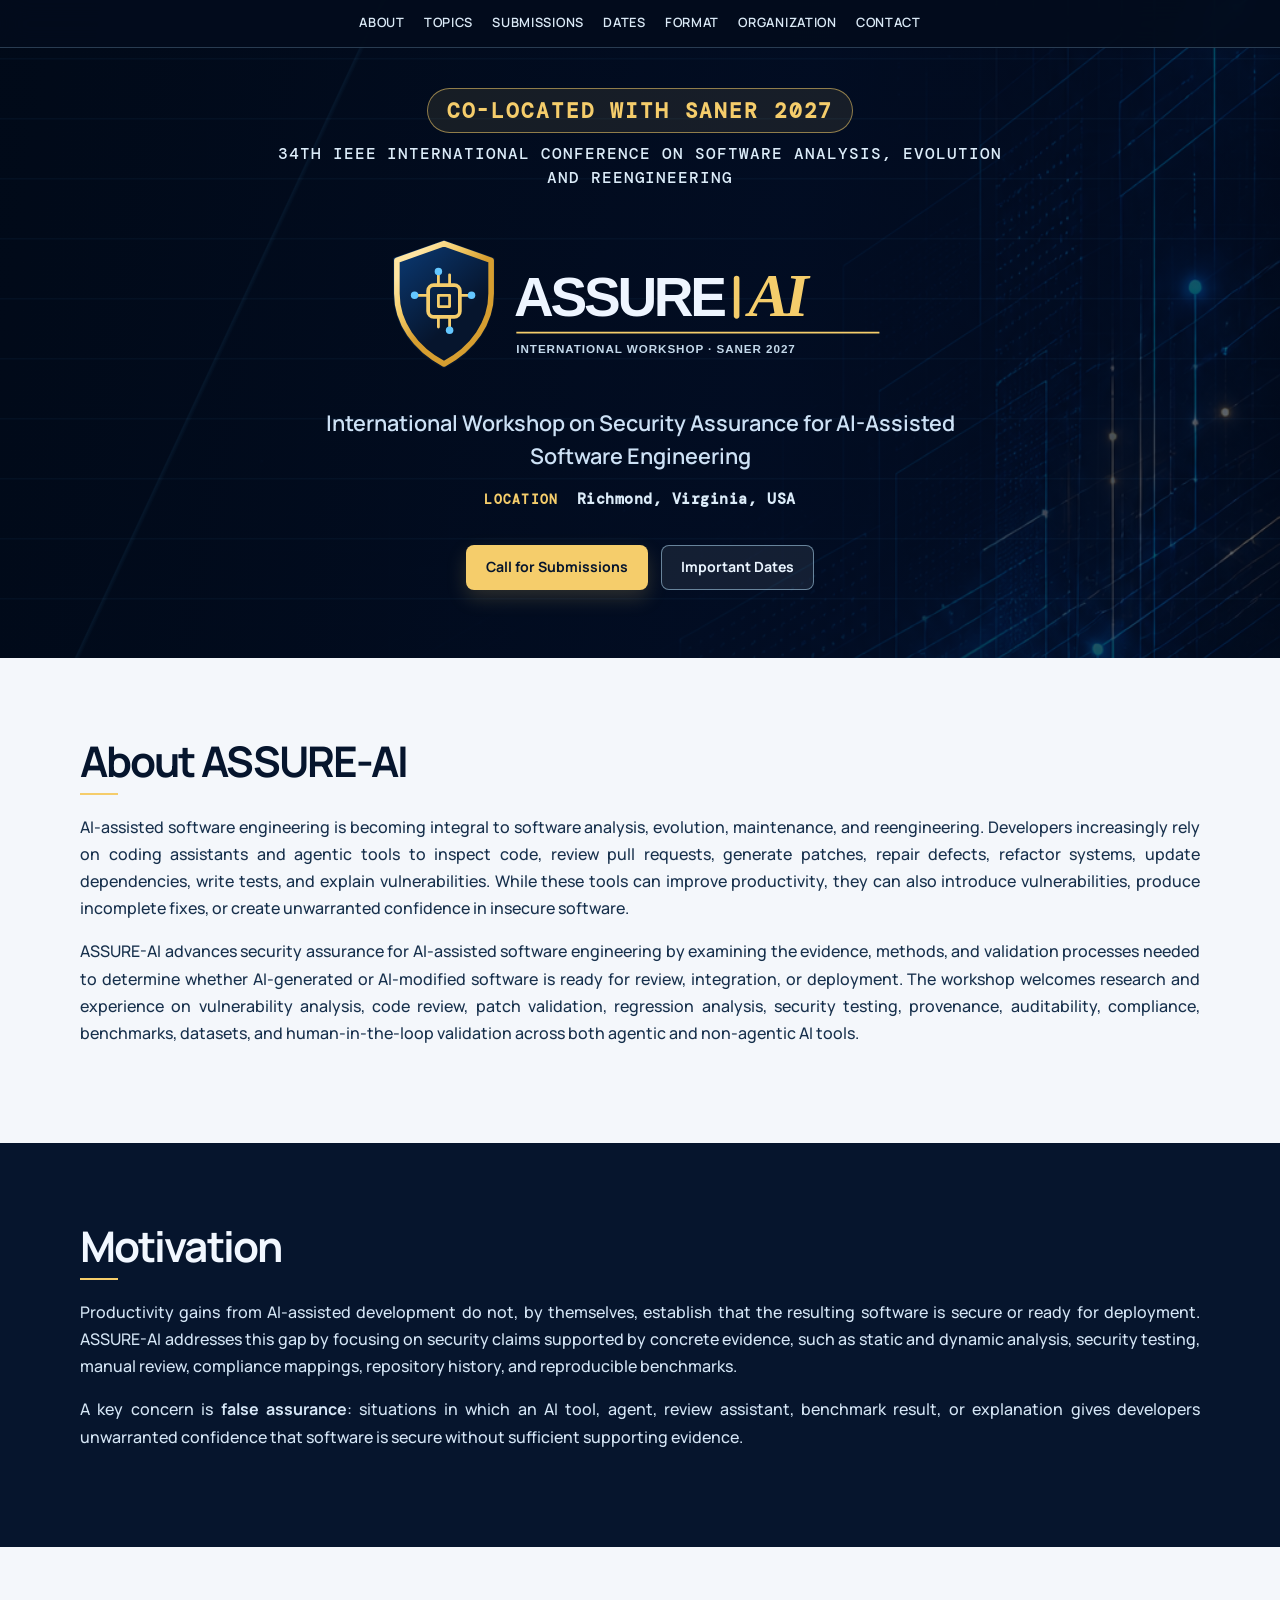
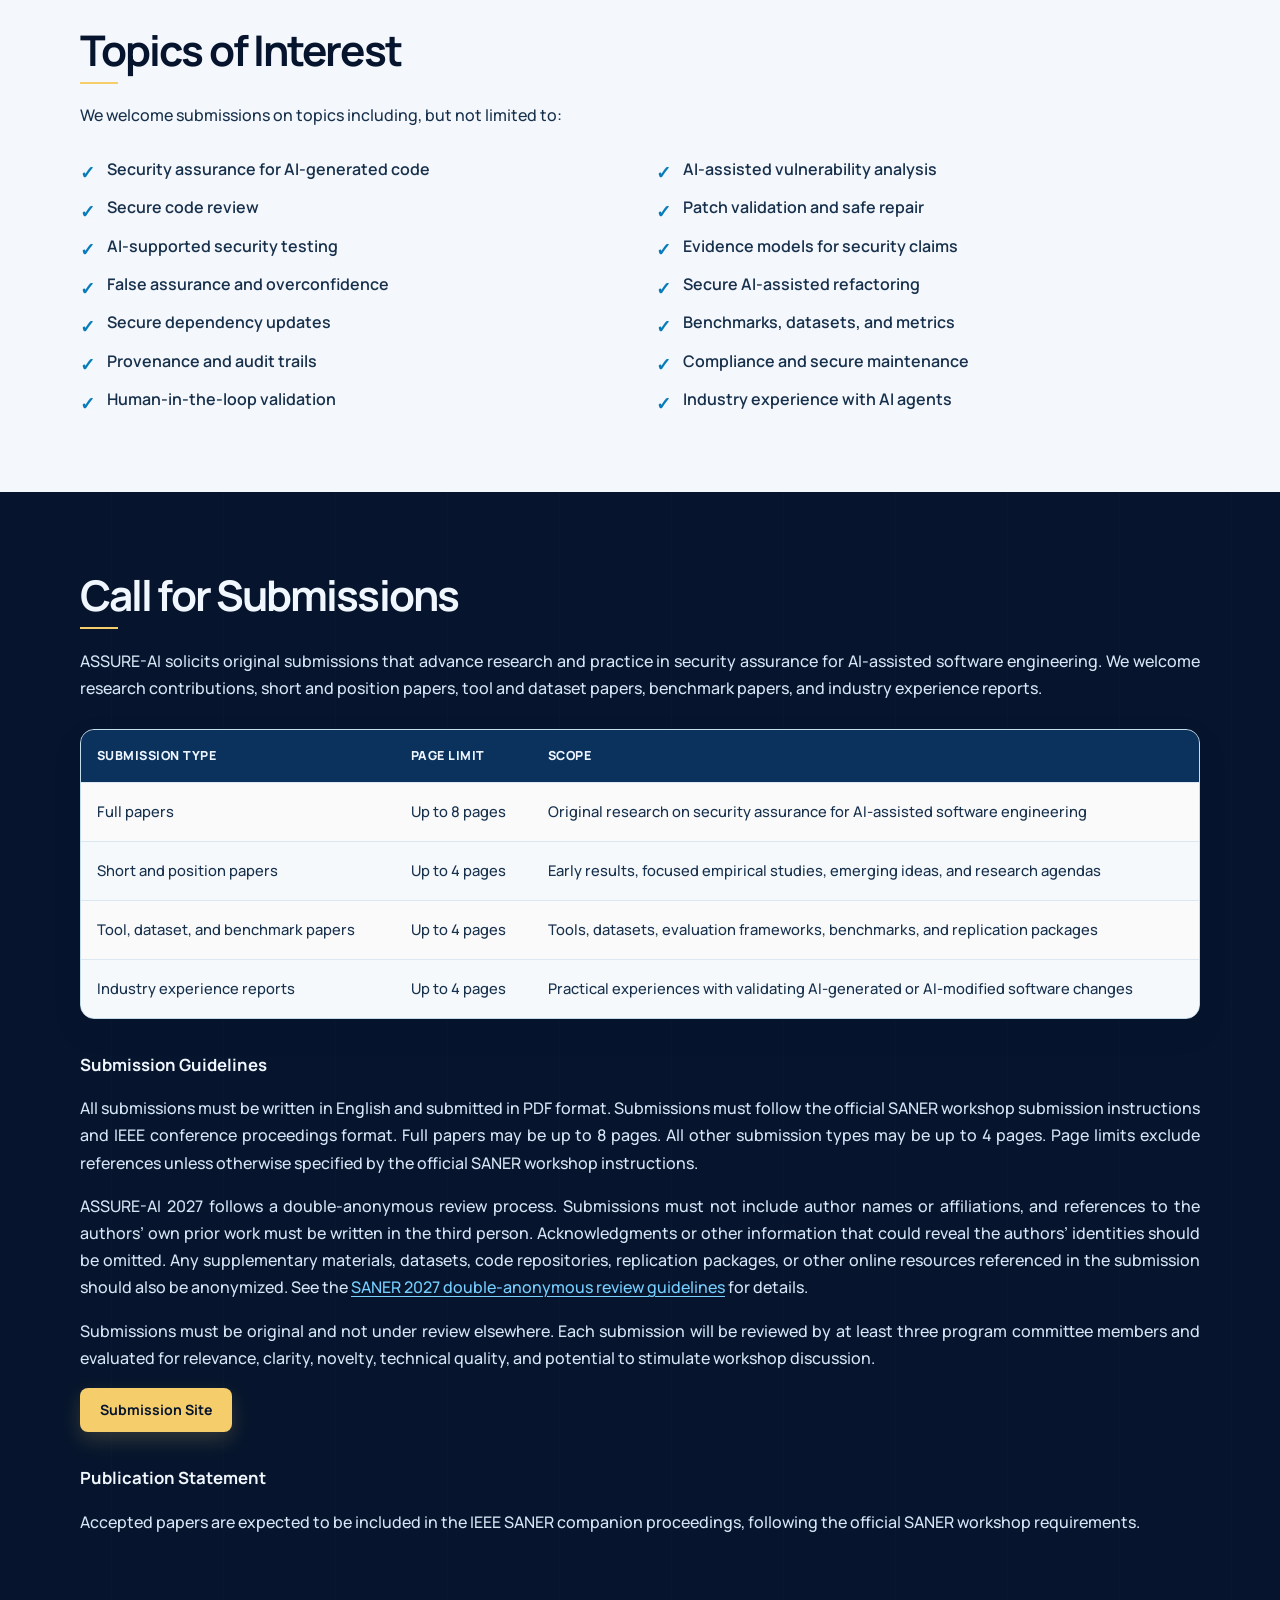
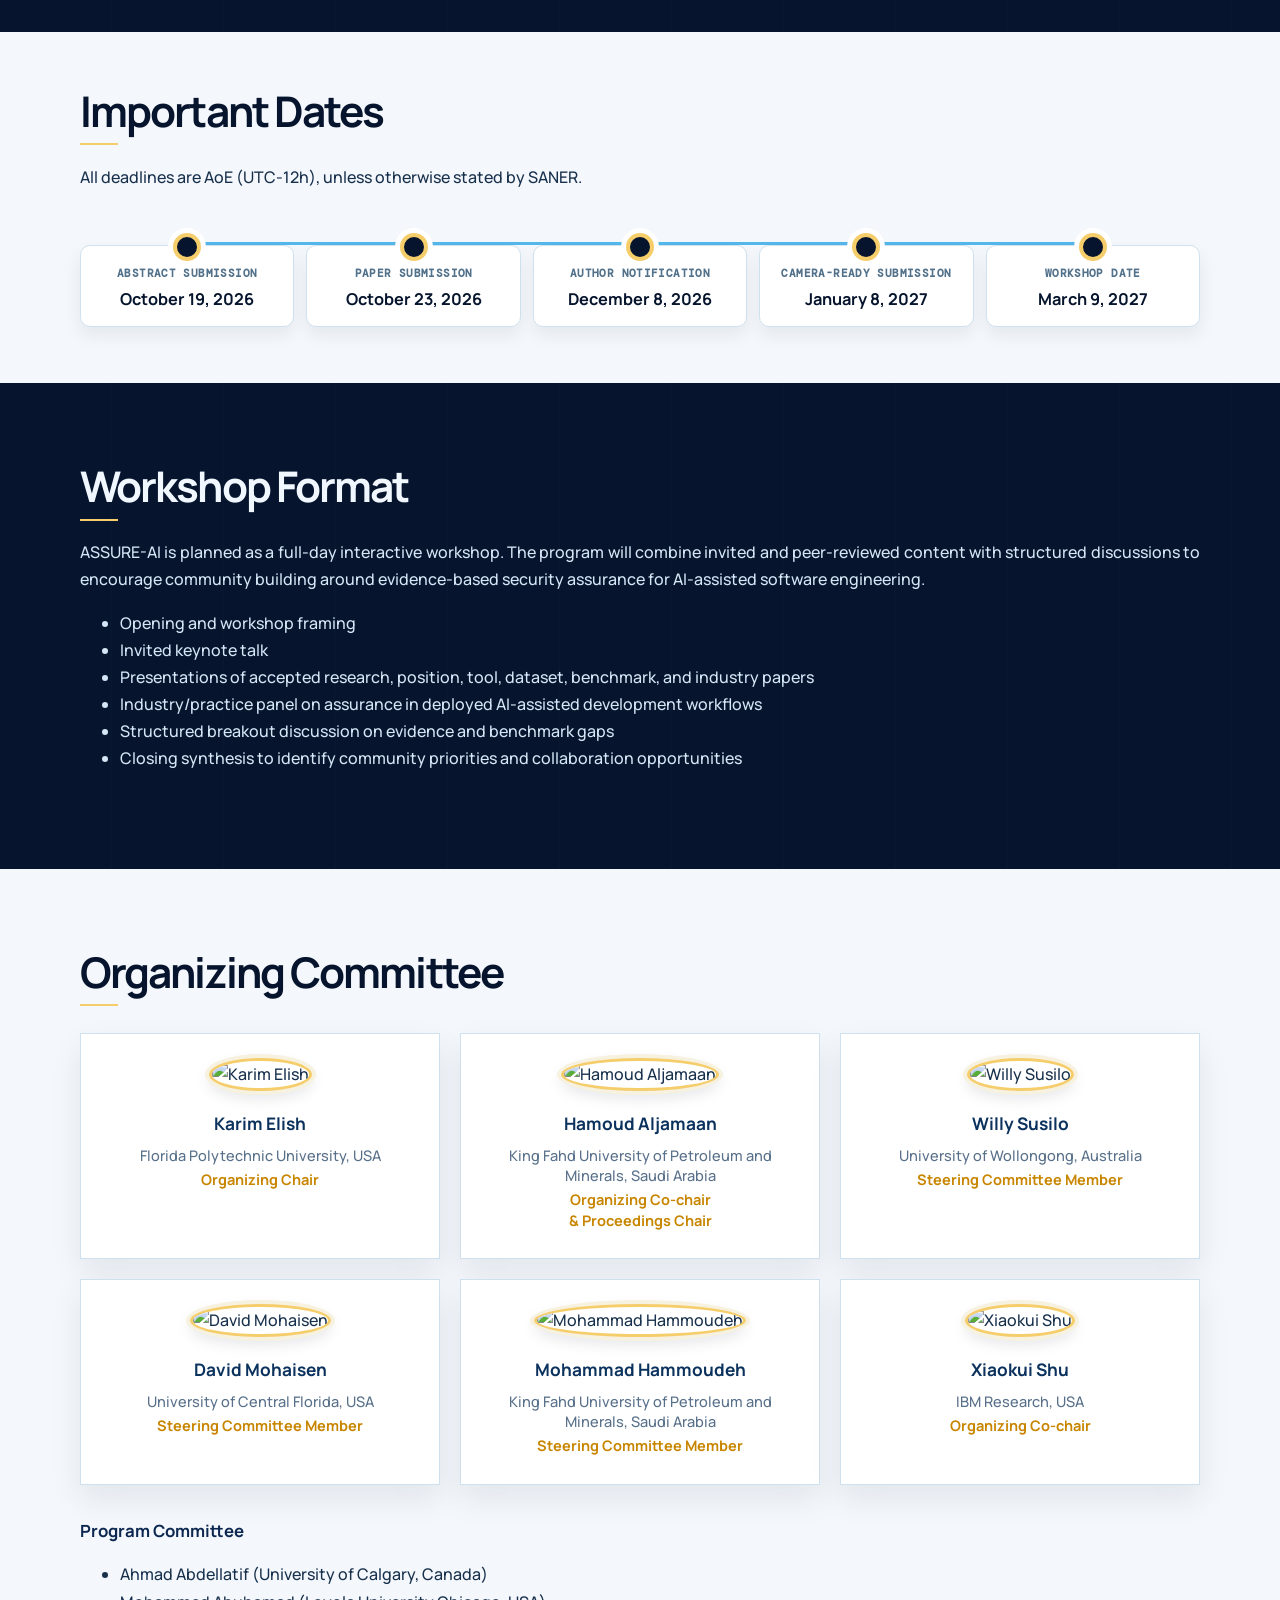
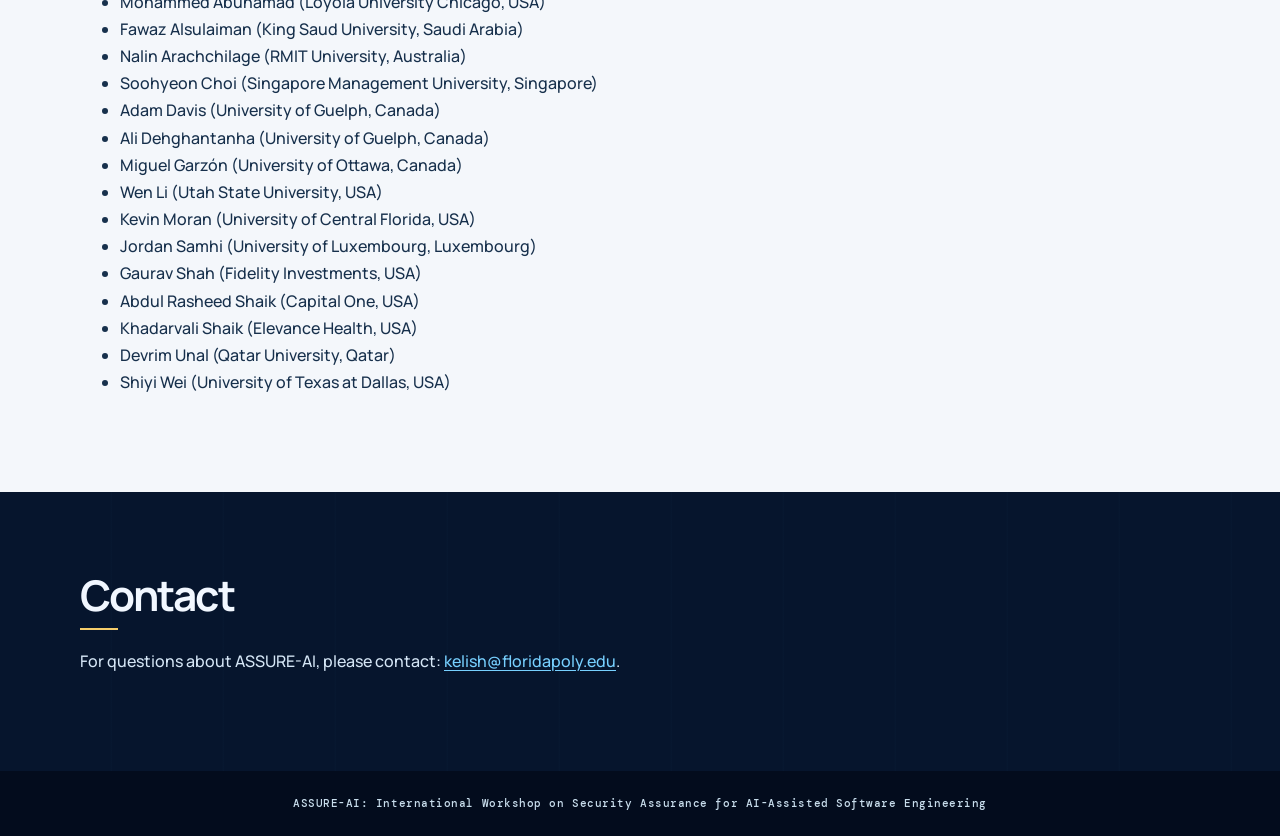
==== commit b352299b: "Update index.html" ====
--- a/index.html
+++ b/index.html
@@ -160,6 +160,8 @@
         </div>
 
         <h3>Submission Guidelines</h3>
+
+        
         <p>
           All submissions must be written in English and submitted in PDF format. Submissions
           must follow the official SANER workshop submission instructions and IEEE conference
@@ -167,13 +169,21 @@
           be up to 4 pages. Page limits exclude references unless otherwise specified by the
           official SANER workshop instructions.
         </p>
+
+        <p>
+          ASSURE-AI 2027 follows a double-anonymous review process. Submissions must not include author names or affiliations, 
+          and references to the authors’ own prior work must be written in the third person. Acknowledgments or other information that 
+          could reveal the authors’ identities should be omitted. Any supplementary materials, datasets, code repositories, replication packages, 
+          or other online resources referenced in the submission should also be anonymized. 
+          See the <a href="https://conf.researchr.org/track/saner-2027/saner-2027-papers" target="_blank">SANER 2027 double-anonymous review guidelines</a> for details.
+        </p>
         <p>
           Submissions must be original and not under review elsewhere. Each submission will be
           reviewed by at least three program committee members and evaluated for relevance,
           clarity, novelty, technical quality, and potential to stimulate workshop discussion.
         </p>
         <p>
-          <a class="button primary" href="https://easychair.org/account/signin?l=7393750689497768953.1789919792.e4f6bcfd" aria-disabled="true">Submission Site</a>
+          <a class="button primary" href="https://easychair.org/conferences/?conf=saner27tracks" aria-disabled="true" target="_blank">Submission Site</a>
         </p>
 
         <h3>Publication Statement</h3>
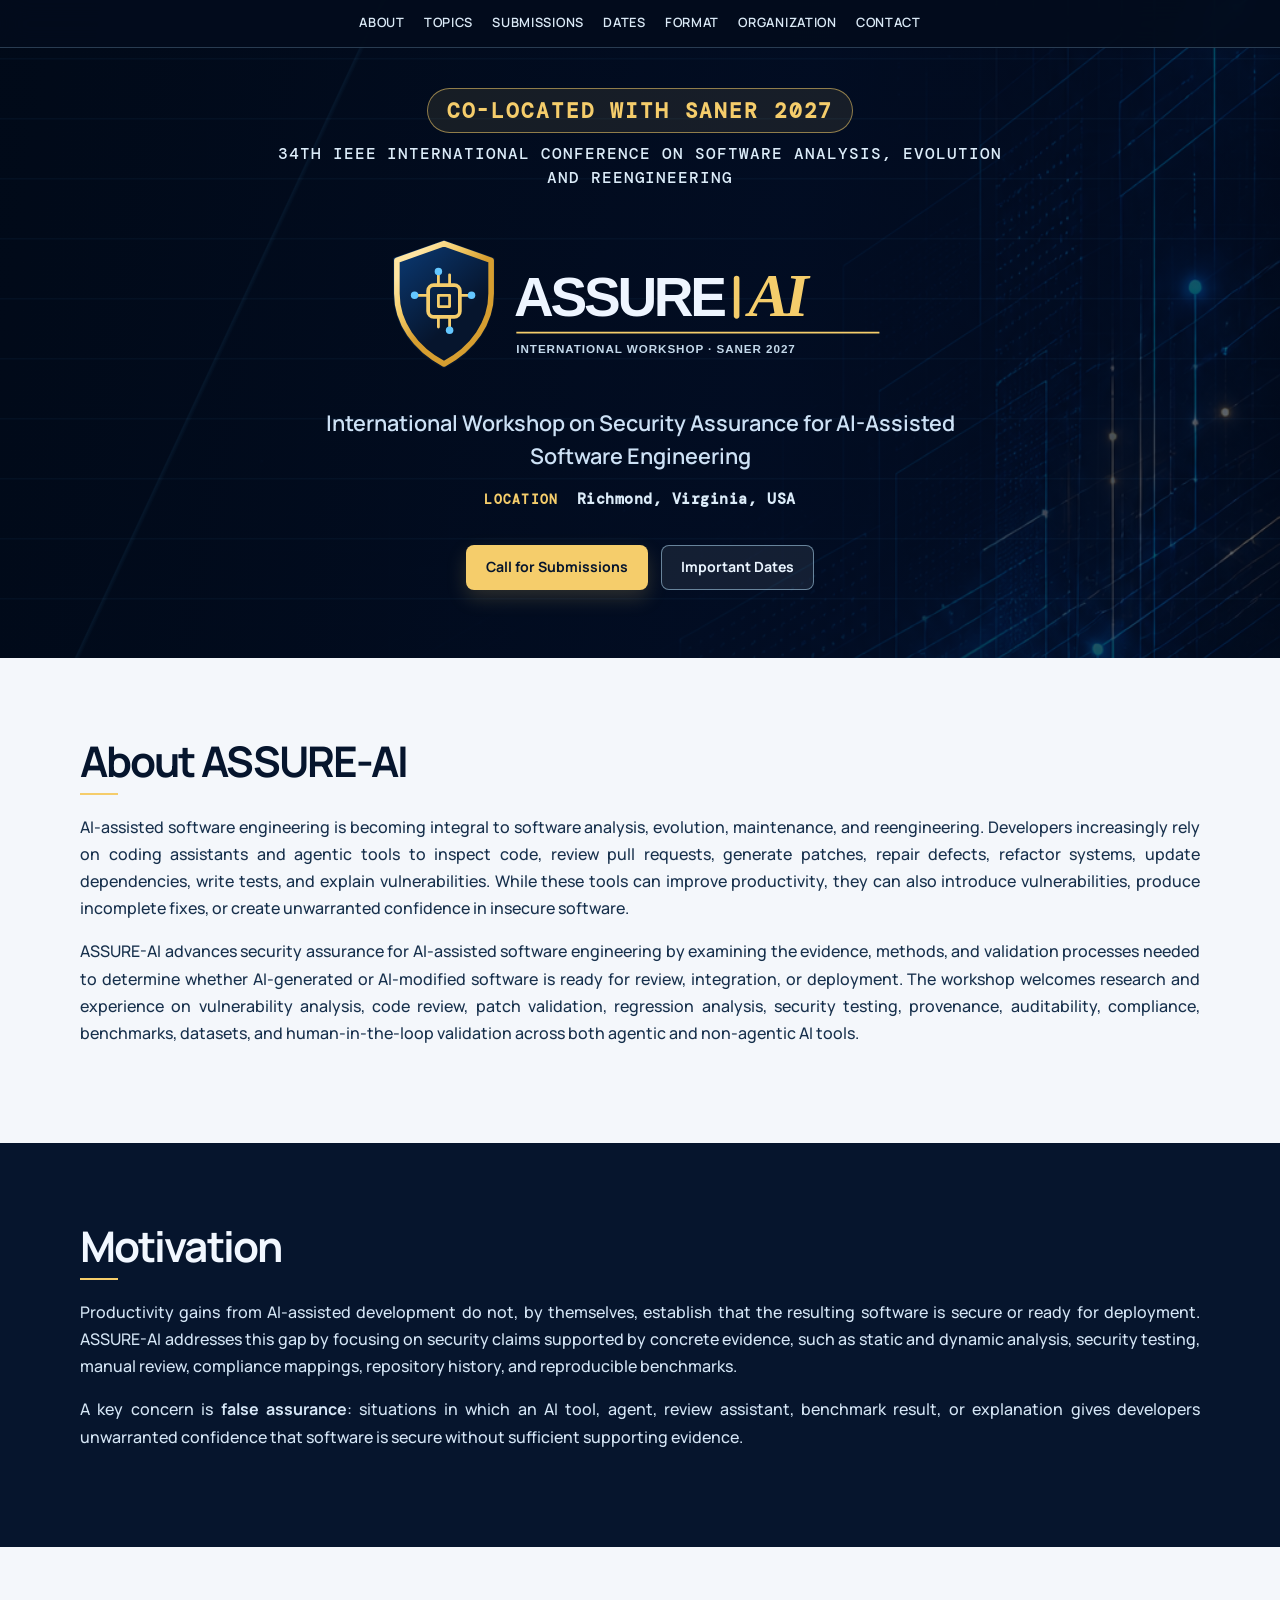
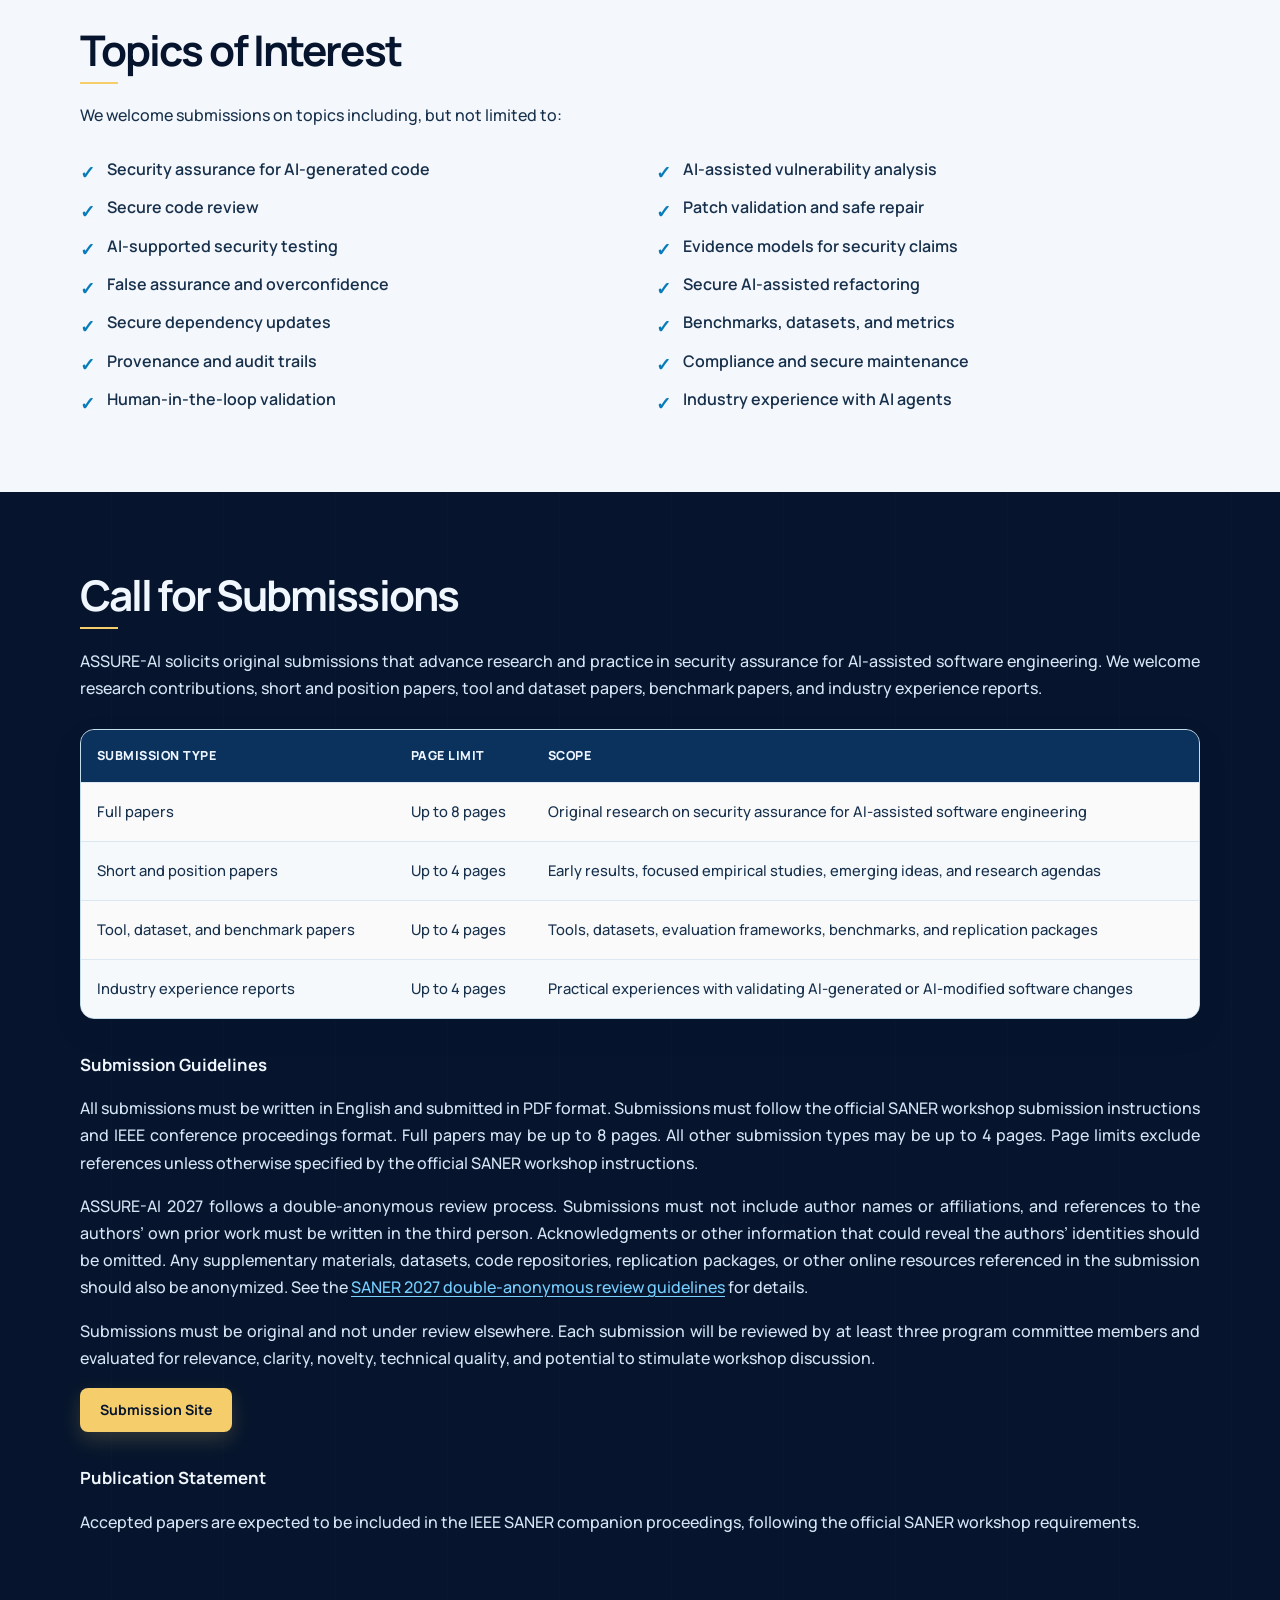
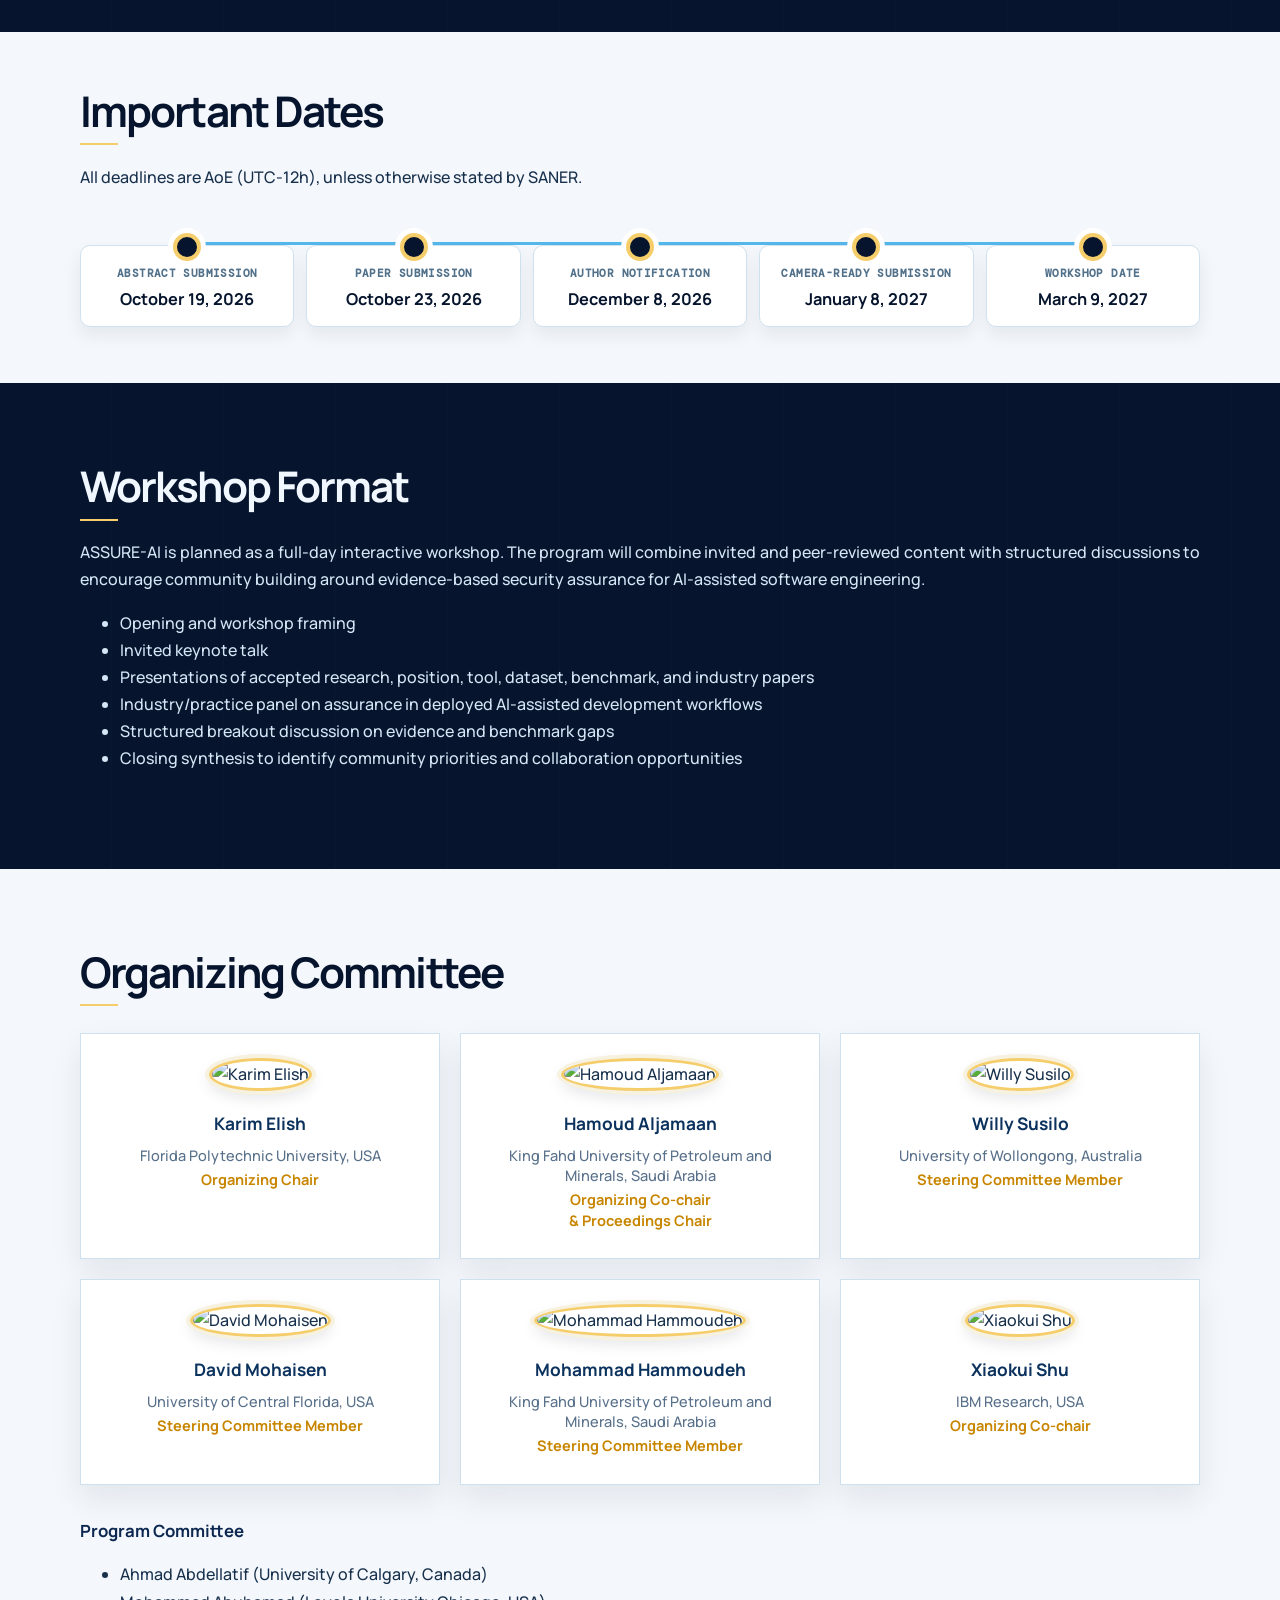
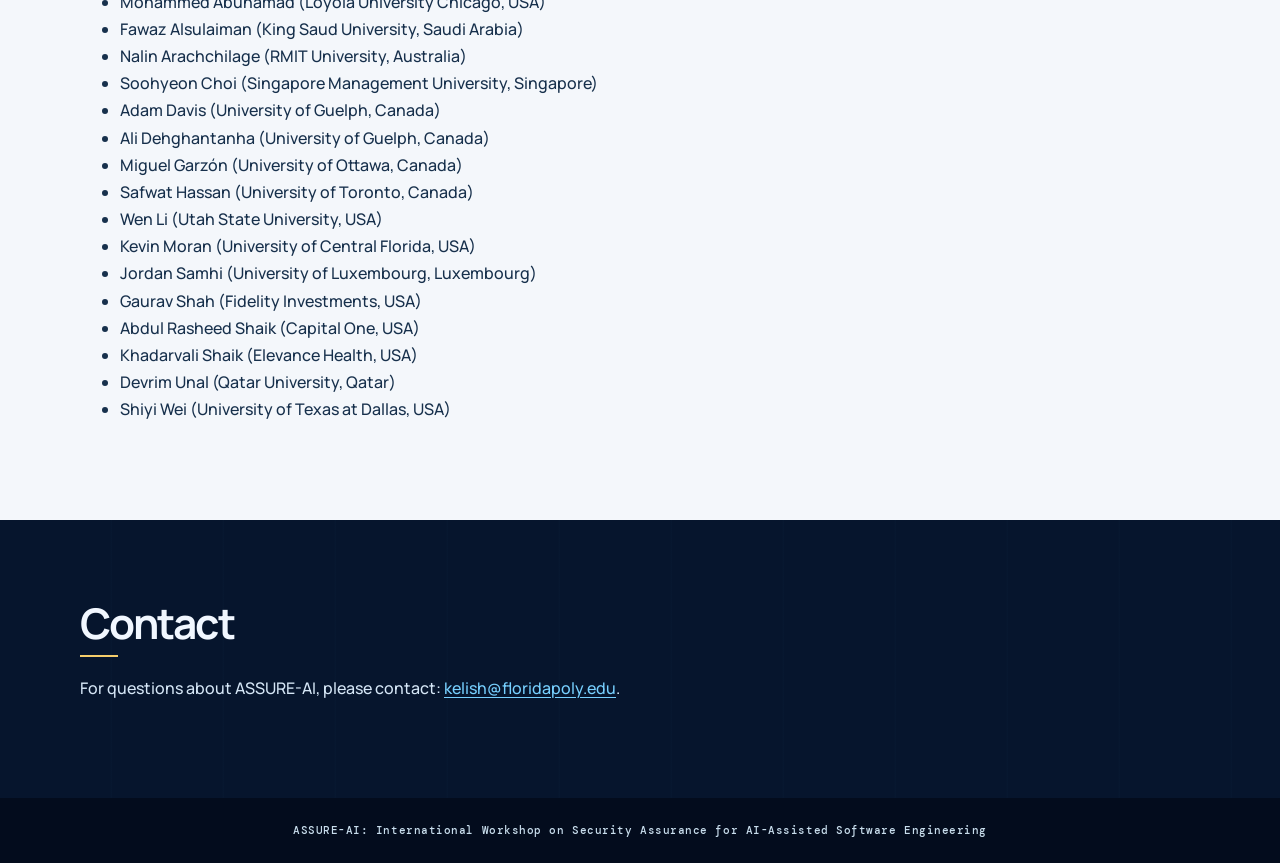
==== commit 1d478ac9: "Update index.html" ====
--- a/index.html
+++ b/index.html
@@ -285,6 +285,7 @@
           <li>Adam Davis (University of Guelph, Canada)</li>
           <li>Ali Dehghantanha (University of Guelph, Canada)</li>
           <li>Miguel Garzón (University of Ottawa, Canada)</li>
+          <li>Safwat Hassan (University of Toronto, Canada)</li>
           <li>Wen Li (Utah State University, USA)</li>
           <li>Kevin Moran (University of Central Florida, USA)</li>
           <li>Jordan Samhi (University of Luxembourg, Luxembourg)</li>
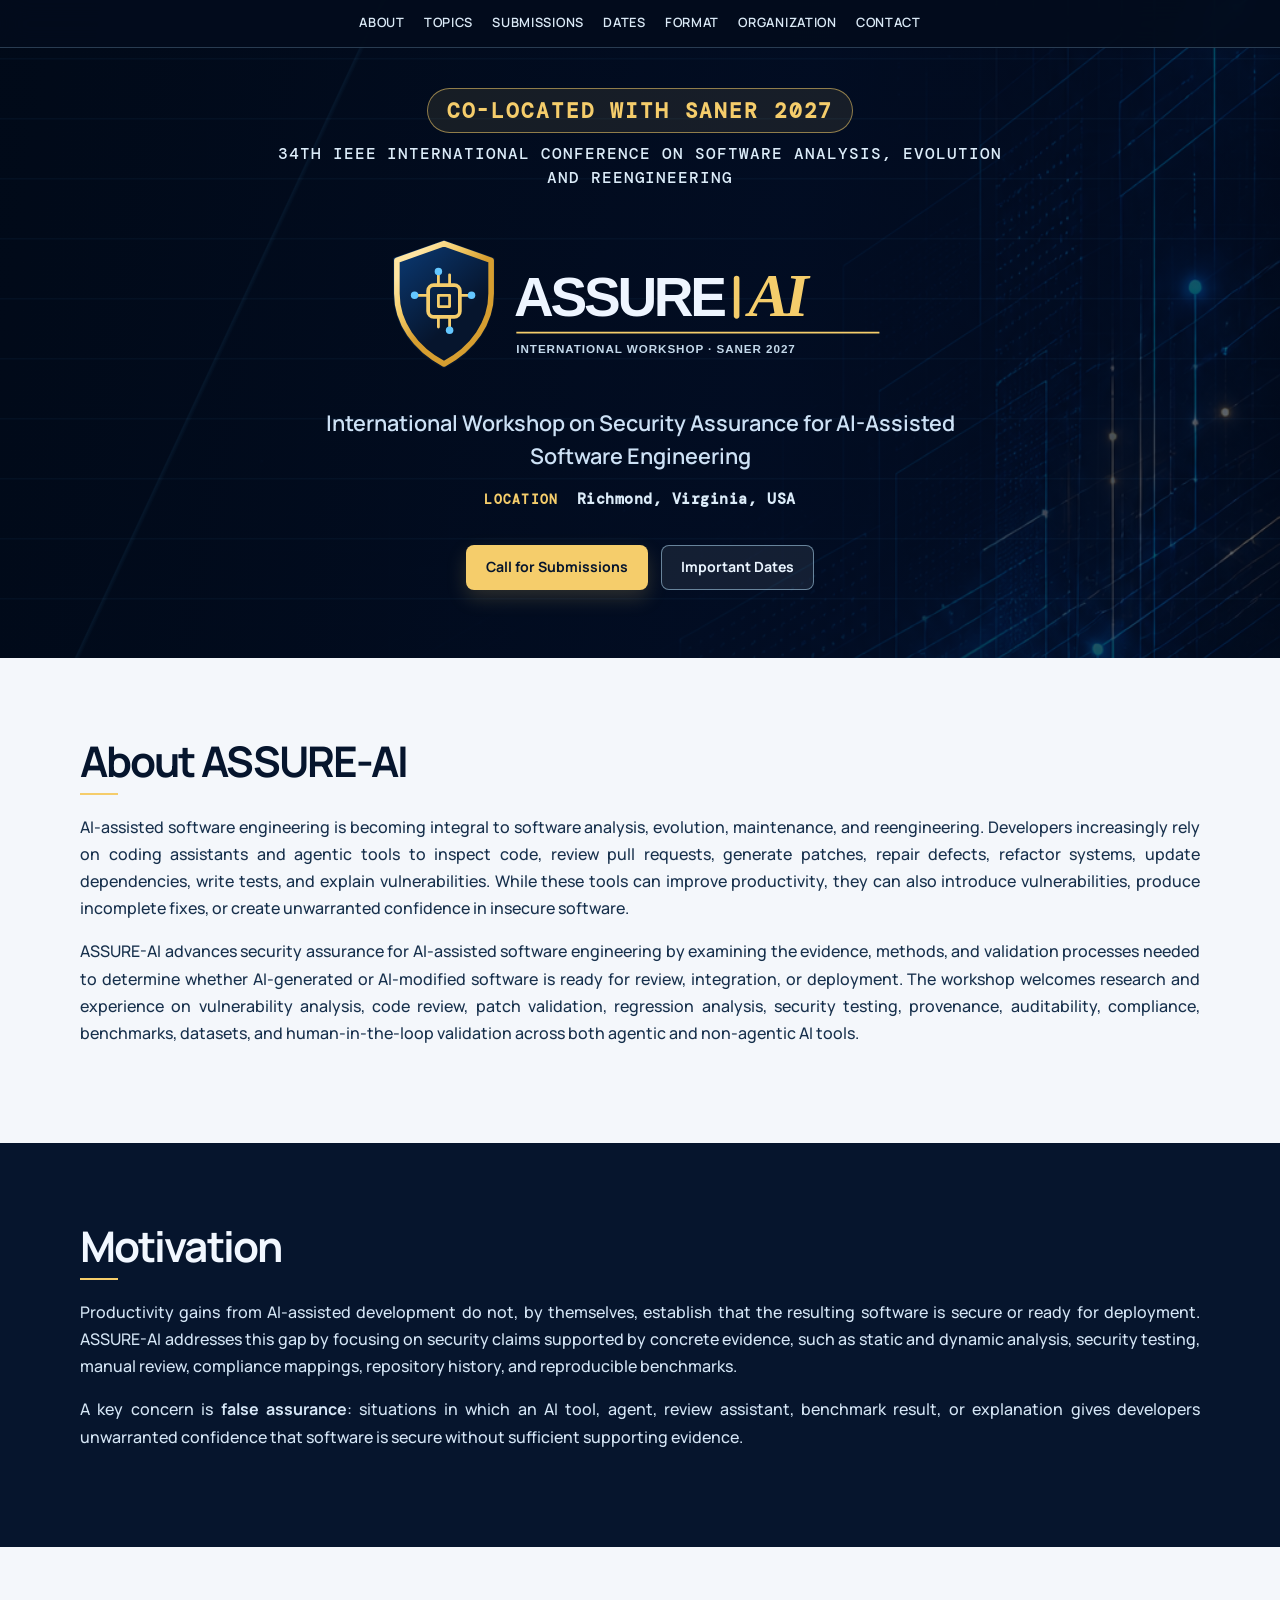
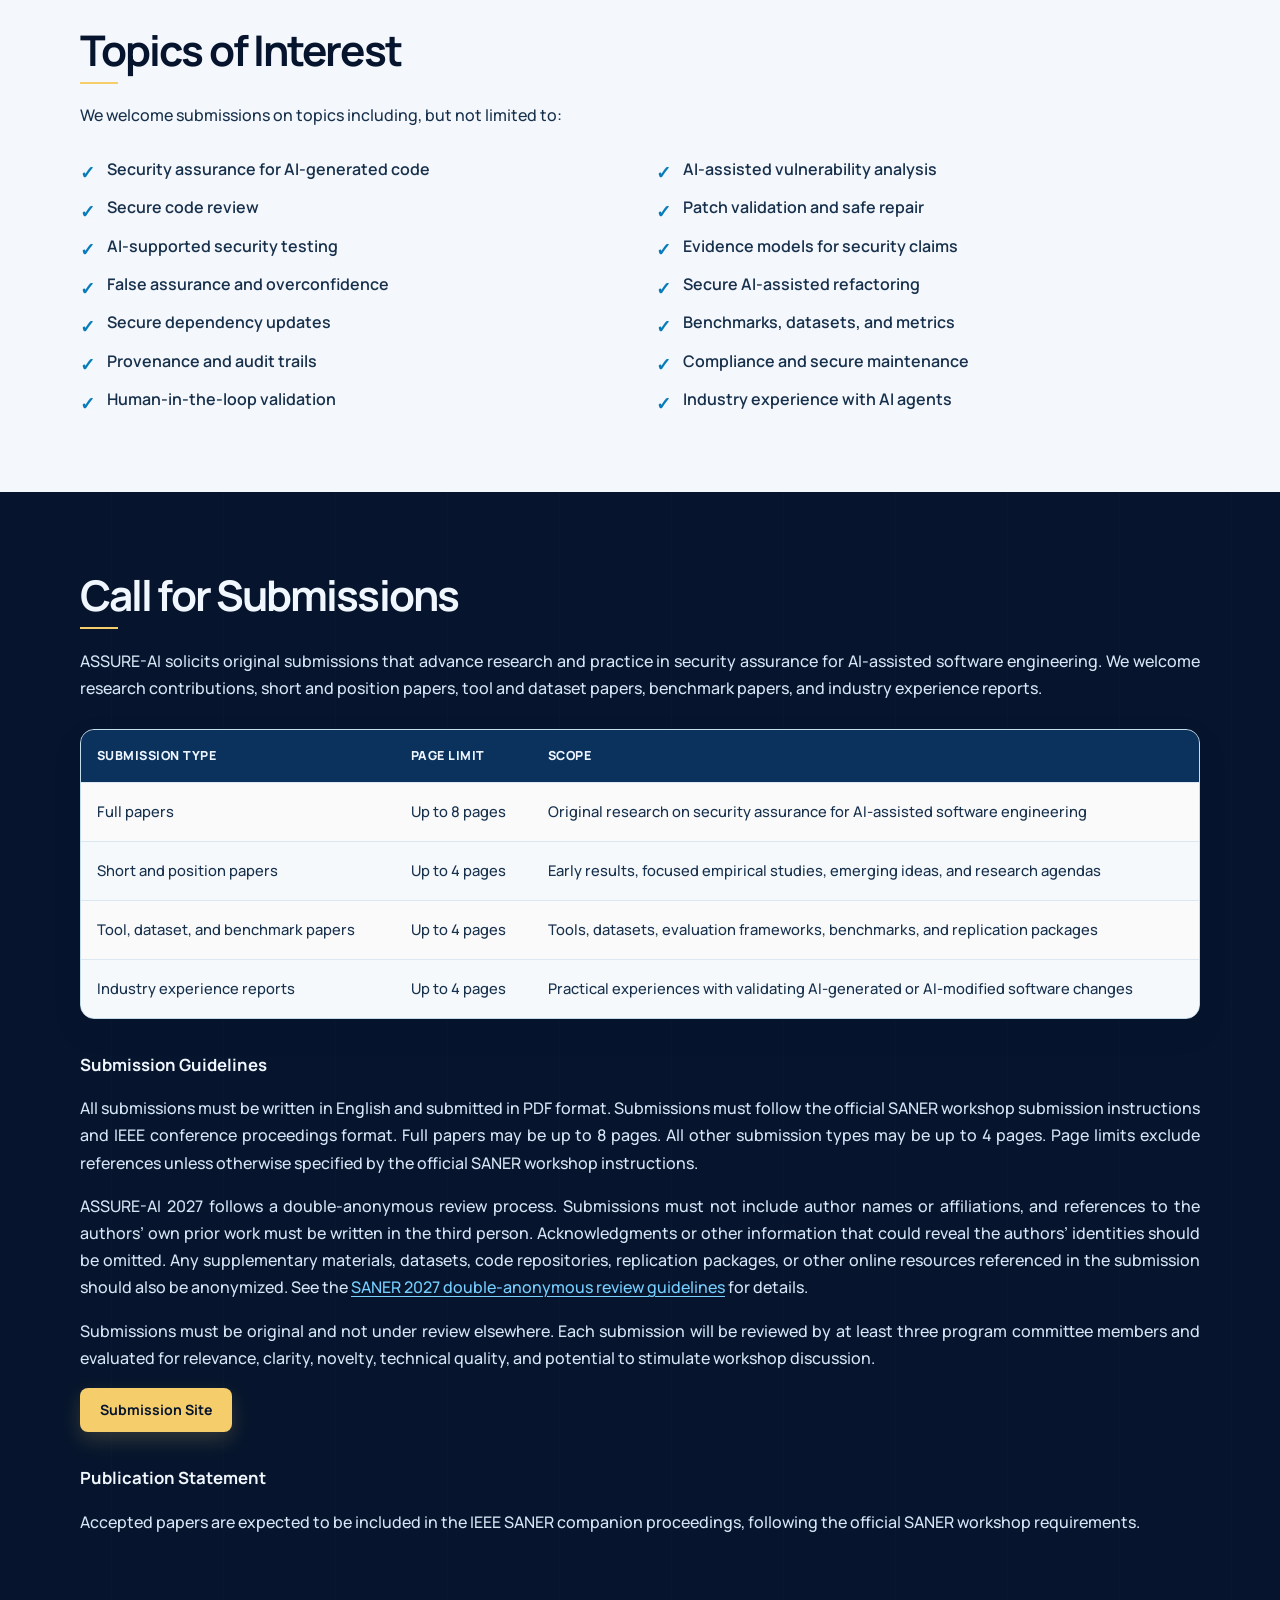
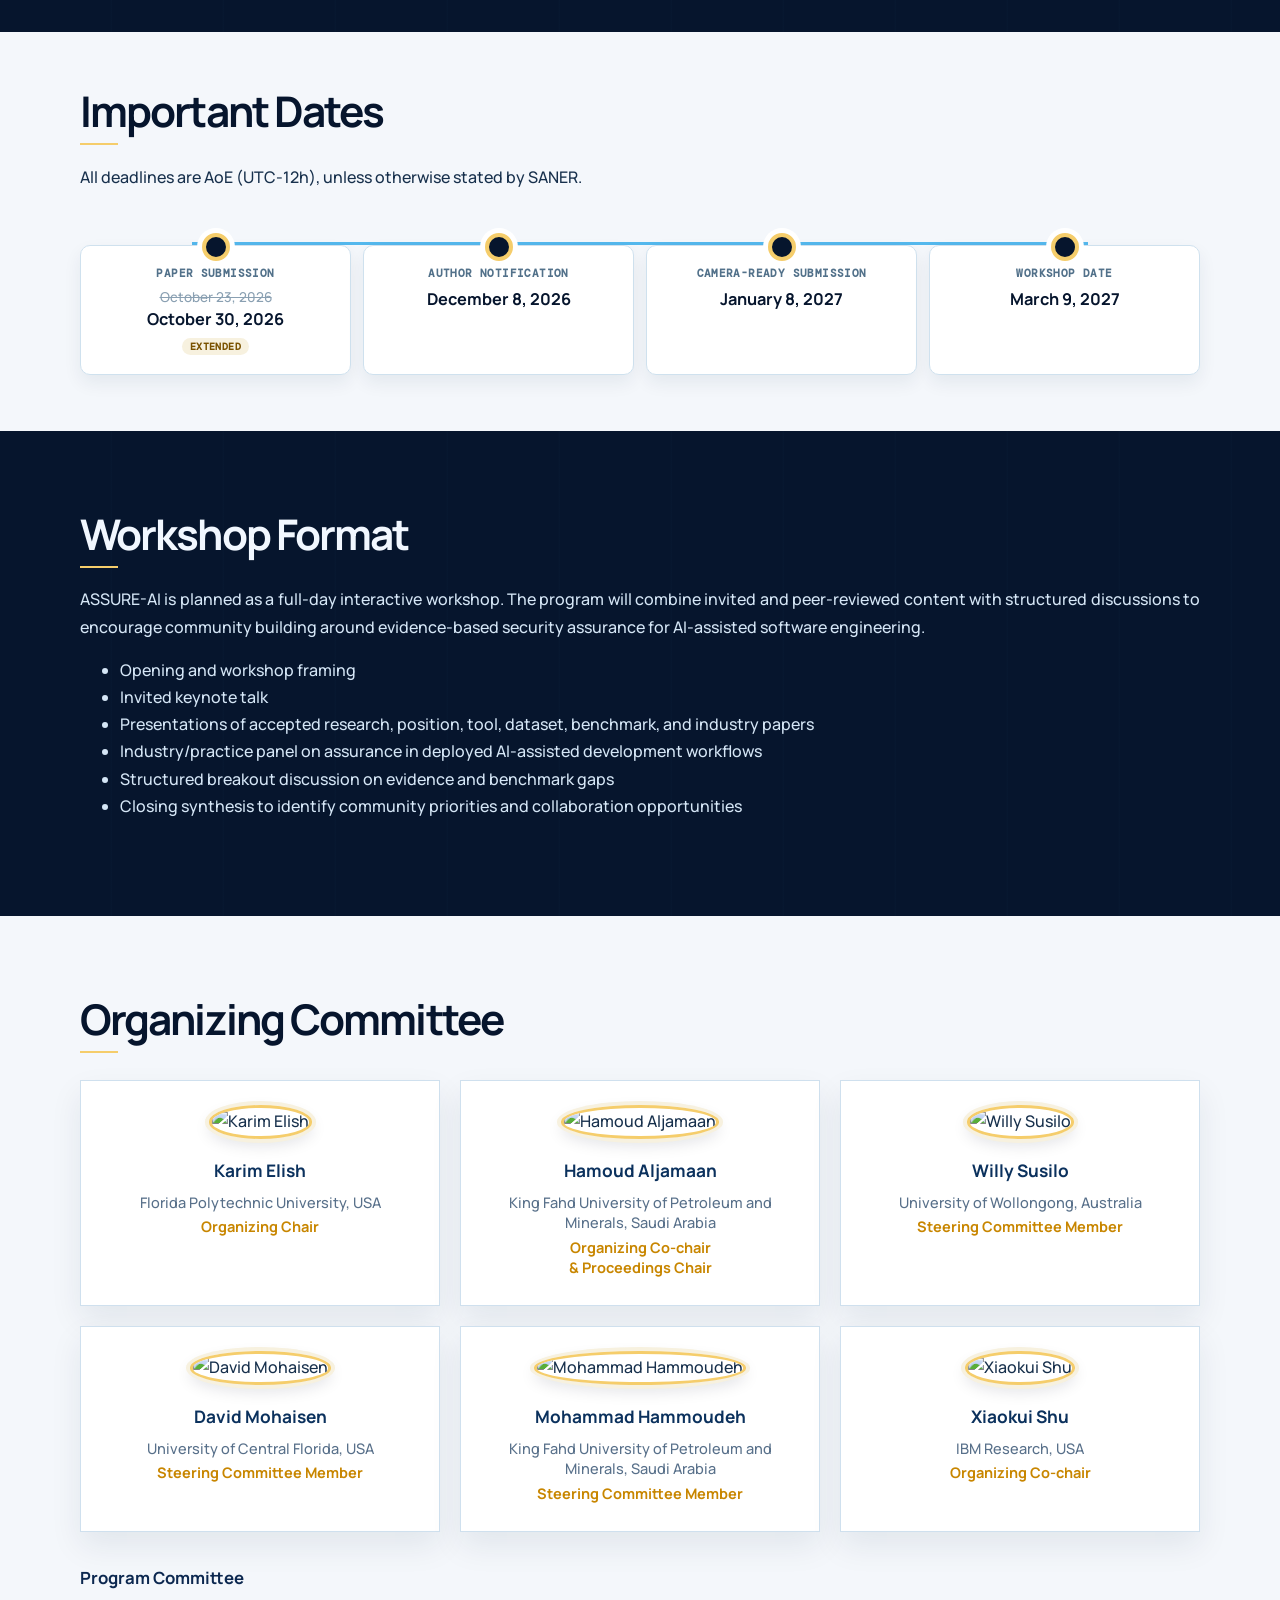
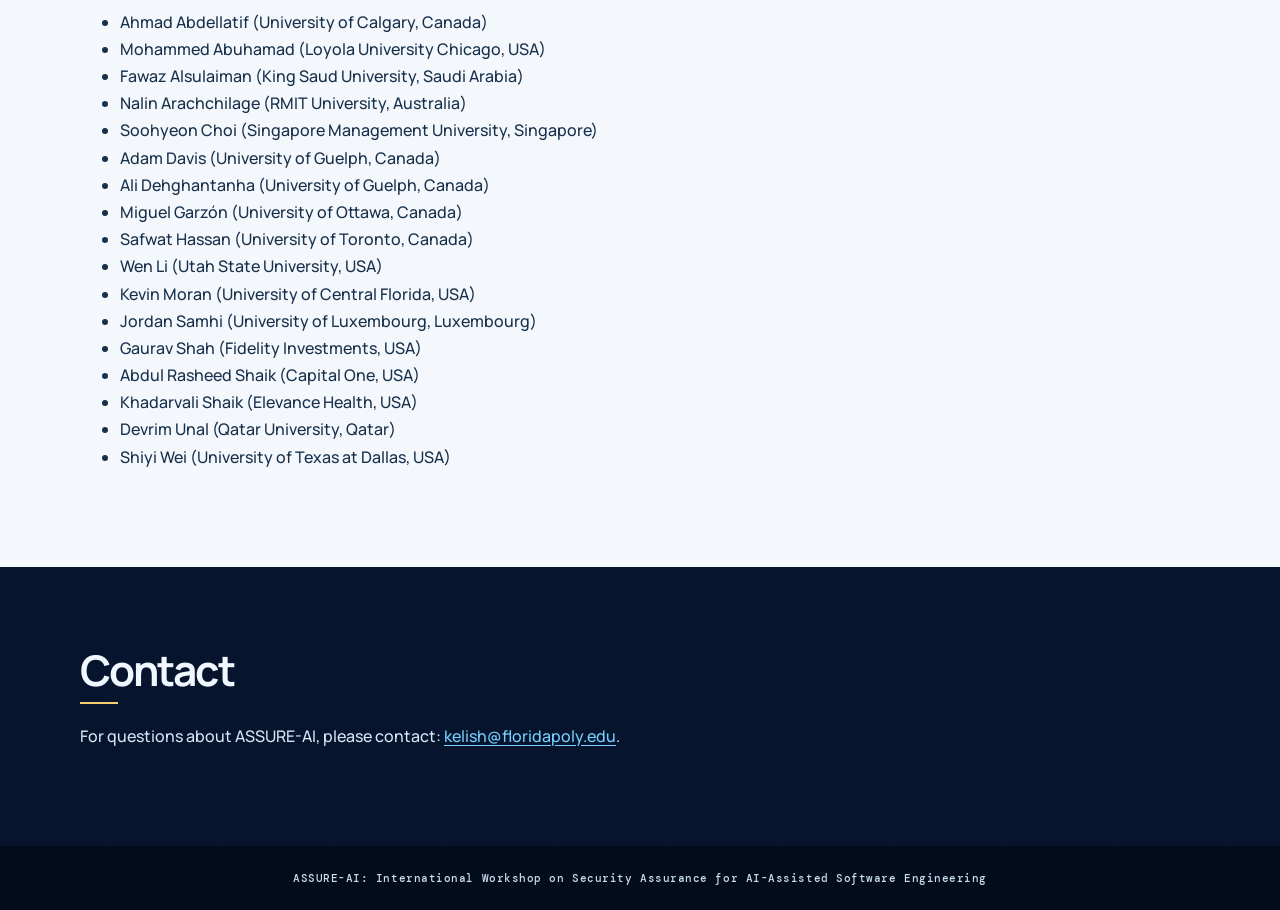
==== commit f27b7d79: "Extend paper submission deadline to October 30 Co-Authored-By: Claude Opus 5.5 <noreply@anthropic.co" ====
--- a/index.html
+++ b/index.html
@@ -199,8 +199,7 @@
         <h2>Important Dates</h2>
         <p>All deadlines are AoE (UTC-12h), unless otherwise stated by SANER.</p>
         <div class="dates">
-          <div><span>Abstract submission</span><strong>October 19, 2026</strong></div>
-          <div><span>Paper submission</span><strong>October 23, 2026</strong></div>
+          <div><span>Paper submission</span><del>October 23, 2026</del><strong>October 30, 2026</strong><em>Extended</em></div>
           <div><span>Author notification</span><strong>December 8, 2026</strong></div>
           <div><span>Camera-ready submission</span><strong>January 8, 2027</strong></div>
           <div><span>Workshop date</span><strong>March 9, 2027</strong></div>
--- a/styles.css
+++ b/styles.css
@@ -19,7 +19,7 @@
 .card,.topic,.organizer-card { background:var(--card); border:1px solid var(--border); box-shadow:0 14px 30px rgba(8,39,69,.08); }.card { padding:1.6rem; border-top:3px solid var(--cyan); }.card h3 { margin-top:0; }.plain { margin:0; padding:0; list-style:none; }.plain li { margin:.7rem 0; }.plain li::before { content:"✦"; margin-right:.55rem; color:var(--cyan); font-size:.75em; }
 .topic-list { display:grid; grid-template-columns:repeat(2,minmax(0,1fr)); gap:.85rem 2rem; margin:1.7rem 0 0; padding:0; list-style:none; }.topic-list li { position:relative; padding-left:1.7rem; font-weight:600; line-height:1.55; }.topic-list li::before { content:"✓"; position:absolute; top:.1rem; left:0; color:#087cbb; font-size:1.15rem; font-weight:800; }
 .table-wrap { overflow-x:auto; margin:1.7rem 0; border:1px solid #c4ddeb; border-radius:14px; box-shadow:0 12px 28px rgba(4,20,43,.12); } table { width:100%; border-collapse:separate; border-spacing:0; color:var(--text); background:rgba(255,255,255,.98); } th,td { padding:1.1rem 1rem; color:var(--text); text-align:left; border-bottom:1px solid #dbe8f2; vertical-align:top; } th { color:var(--ink); background:#0b315d; font:800 .78rem/1.3 Manrope,Arial,sans-serif; letter-spacing:.04em; text-transform:uppercase; } td { font-size:.92rem; font-weight:500; line-height:1.55; } tbody tr:nth-child(even) td { background:#f5f9fc; } tbody tr:hover td { background:#ebf6fd; } tr:last-child td { border-bottom:0; }
-#dates { padding:3.5rem 0; }.dates { position:relative; display:grid; grid-template-columns:repeat(5,minmax(0,1fr)); gap:.75rem; margin-top:1.8rem; padding-top:1.6rem; }.dates::before { content:""; position:absolute; top:1.38rem; right:10%; left:10%; height:3px; background:#54b8ed; }.dates div { position:relative; z-index:1; padding:1.25rem .8rem 1rem; color:var(--text); background:#fff; border:1px solid #cfe1ee; border-radius:10px; box-shadow:0 8px 18px rgba(13,45,77,.07); text-align:center; }.dates div::before { content:""; position:absolute; top:-.85rem; left:50%; width:20px; height:20px; border:4px solid var(--gold); border-radius:50%; background:var(--navy); box-shadow:0 0 0 5px #fff; transform:translateX(-50%); }.dates span { display:block; color:#52718a; font:700 .69rem/1.35 "DM Mono",monospace; letter-spacing:.035em; text-transform:uppercase; }.dates strong { display:block; margin-top:.5rem; color:var(--navy); font:700 1.02rem/1.3 Manrope,Arial,sans-serif; }
+#dates { padding:3.5rem 0; }.dates { position:relative; display:grid; grid-template-columns:repeat(4,minmax(0,1fr)); gap:.75rem; margin-top:1.8rem; padding-top:1.6rem; }.dates::before { content:""; position:absolute; top:1.38rem; right:10%; left:10%; height:3px; background:#54b8ed; }.dates div { position:relative; z-index:1; padding:1.25rem .8rem 1rem; color:var(--text); background:#fff; border:1px solid #cfe1ee; border-radius:10px; box-shadow:0 8px 18px rgba(13,45,77,.07); text-align:center; }.dates div::before { content:""; position:absolute; top:-.85rem; left:50%; width:20px; height:20px; border:4px solid var(--gold); border-radius:50%; background:var(--navy); box-shadow:0 0 0 5px #fff; transform:translateX(-50%); }.dates span { display:block; color:#52718a; font:700 .69rem/1.35 "DM Mono",monospace; letter-spacing:.035em; text-transform:uppercase; }.dates strong { display:block; margin-top:.5rem; color:var(--navy); font:700 1.02rem/1.3 Manrope,Arial,sans-serif; }.dates del { display:block; margin-top:.5rem; color:#8aa0b2; font:500 .85rem/1.3 Manrope,Arial,sans-serif; }.dates del + strong { margin-top:.15rem; }.dates em { display:inline-block; margin-top:.35rem; padding:.1rem .45rem; color:#7a5200; background:#f7f1df; border-radius:999px; font:700 .62rem/1.4 "DM Mono",monospace; font-style:normal; letter-spacing:.05em; text-transform:uppercase; }
 .people { display:grid; grid-template-columns:repeat(3,minmax(0,1fr)); gap:1rem; margin:1.5rem 0 2rem; }.people article { padding:1.1rem; }.people h3 { margin:0 0 .4rem; }.people p,.small { color:var(--muted); }.people p { margin:0; }.organizer-grid { display:grid; grid-template-columns:repeat(3,minmax(0,1fr)); gap:1.25rem; margin:1.7rem 0 2rem; }.organizer-card { padding:1.5rem 1rem; text-align:center; }.organizer-photo { width:126px; height:126px; margin-bottom:.8rem; object-fit:cover; border:3px solid var(--gold); border-radius:50%; box-shadow:0 0 0 4px #f7f1df, 0 6px 16px rgba(4,20,43,.12); }.organizer-card h3 { margin:.3rem 0 .4rem; font-size:1.08rem; }.organizer-card h3 a { color:#0b315d; text-decoration:none; }.organizer-card h3 a:hover { color:#b47500; }.organizer-card p { margin:.25rem 0; color:var(--muted); font-size:.91rem; line-height:1.4; text-align:center; }.organizer-card strong { color:#c88600; }
 footer { padding:1.5rem; color:#c8ddec; background:var(--navy-deep); text-align:center; font:500 .68rem/1.5 "DM Mono",monospace; letter-spacing:.05em; } footer p { margin:0; }
 @media (max-width:900px) { .two-column,.people,.organizer-grid,.topic-list { grid-template-columns:1fr; } #dates .dates { grid-template-columns:repeat(2,minmax(0,1fr)); } #dates .dates::before { display:none; } #dates .dates div { padding:1rem 1rem 1rem 3rem; text-align:left; } #dates .dates div::before { top:50%; left:.9rem; transform:translateY(-50%); }.hero { min-height:520px; }.hero-content { padding:5.5rem 0 4rem; } }
